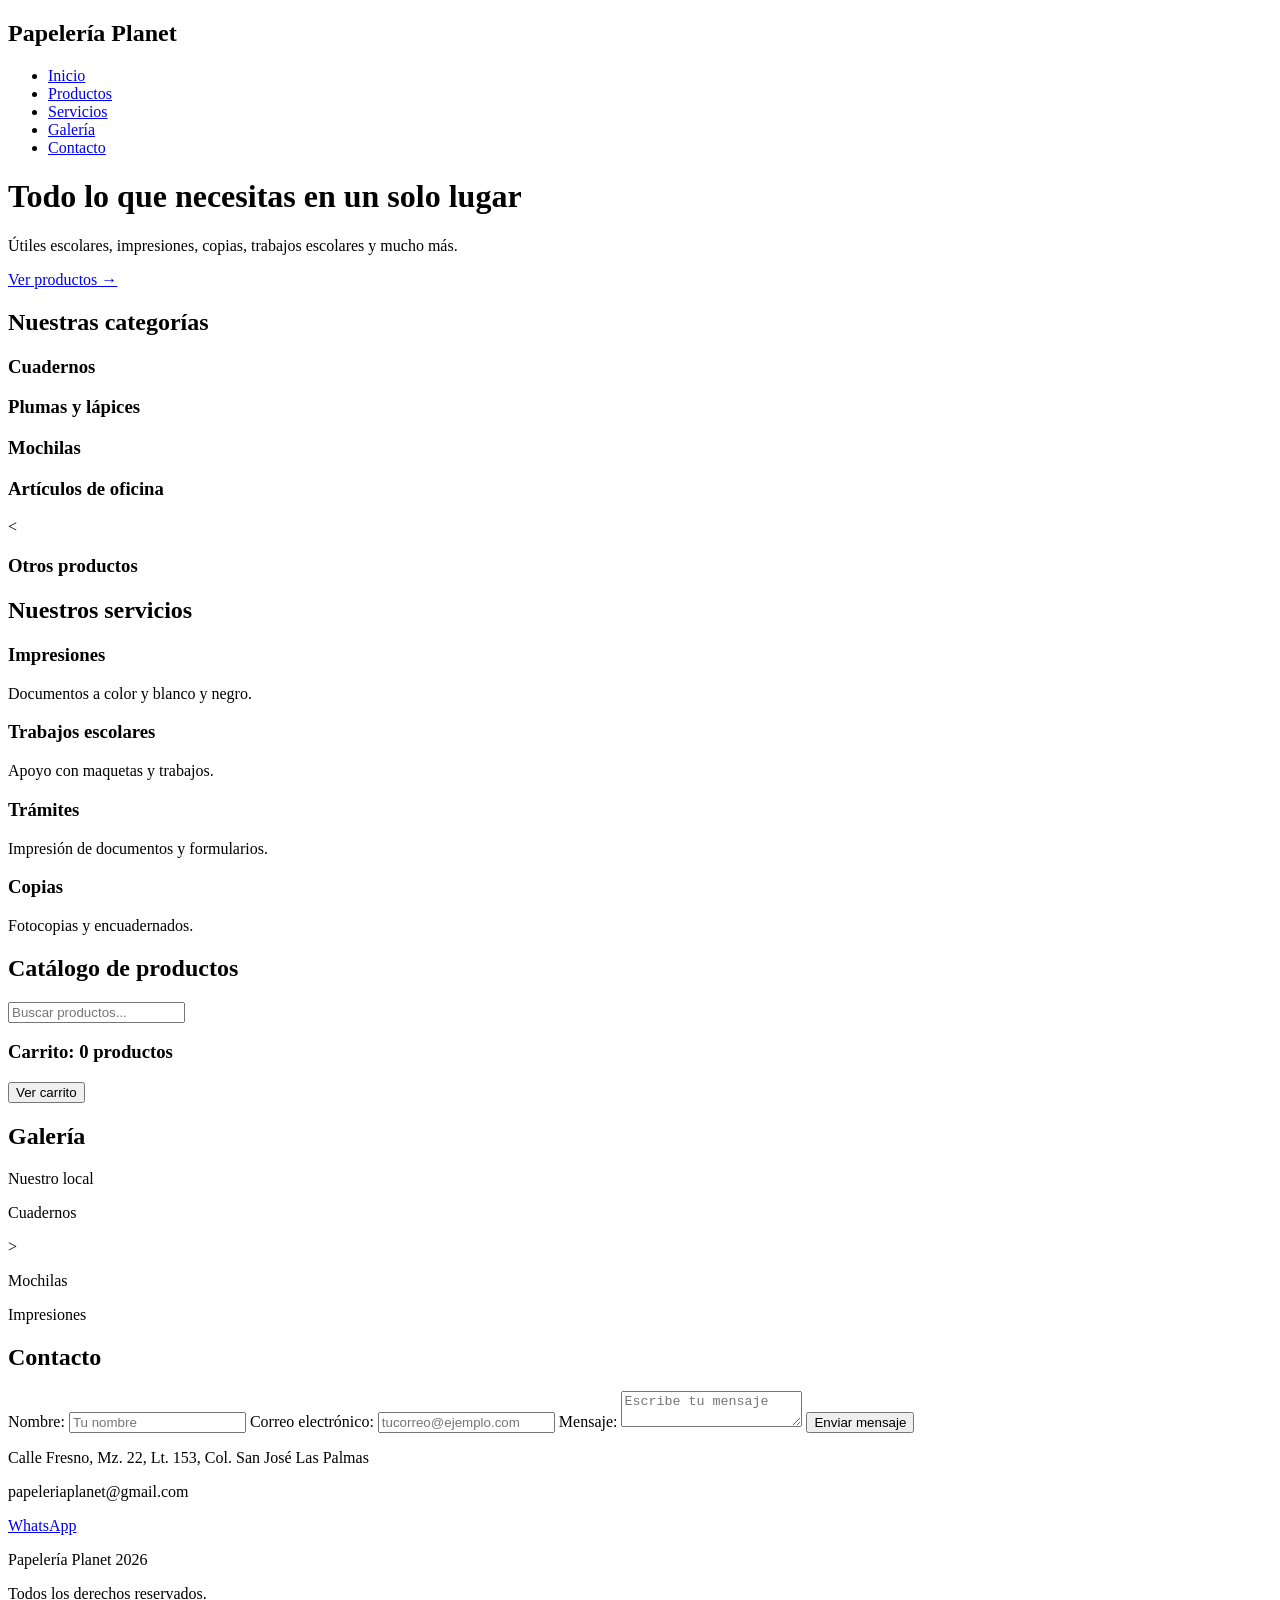
==== papeleria.html @ f87f3565 "encabezado" ====
<!DOCTYPE html>
<html lang="es">
<head>
    <meta charset="UTF-8">
    <meta name="viewport" content="width=device-width, initial-scale=1.0">
    <title>Papelería Planet</title>

    <link rel="stylesheet" href="style.css">
</head>

<body id="inicio">

<header>
    <div class="contenedor">
        <h2> Papelería Planet</h2>

        <nav>
            <ul>
                <li><a href="#inicio">Inicio</a></li>
                <li><a href="#productos">Productos</a></li>
                <li><a href="#servicios">Servicios</a></li>
                <li><a href="#galeria">Galería</a></li>
                <li><a href="#contacto">Contacto</a></li>
            </ul>
        </nav>
    </div>
</header>

<main class="contenedor">

    <div class="hero">
        <h1>Todo lo que necesitas en un solo lugar</h1>
        <p>Útiles escolares, impresiones, copias, trabajos escolares y mucho más.</p>
        <a href="#productos" class="boton">Ver productos →</a>
    </div>

  
    <section>
        <h2>Nuestras categorías</h2>

        <div class="categorias">
            <div class="tarjeta rosa">
                
                <h3>Cuadernos</h3>
            </div>

            <div class="tarjeta azul">
                
                <h3>Plumas y lápices</h3>
            </div>

            <div class="tarjeta amarillo">
                
                <h3>Mochilas</h3>
            </div>

            <div class="tarjeta verde">
              
                <h3>Artículos de oficina</h3>
            </div>

            <div class="tarjeta purpura">
                <
                <h3>Otros productos</h3>
            </div>
        </div>
    </section>

  
    <section id="servicios">
        <h2>Nuestros servicios</h2>

        <div class="servicios">
            <div class="tarjeta azul">
               
                <h3>Impresiones</h3>
                <p>Documentos a color y blanco y negro.</p>
            </div>

            <div class="tarjeta purpura">
                
                <h3>Trabajos escolares</h3>
                <p>Apoyo con maquetas y trabajos.</p>
            </div>

            <div class="tarjeta verde">
               
                <h3>Trámites</h3>
                <p>Impresión de documentos y formularios.</p>
            </div>

            <div class="tarjeta amarillo">
                
                <h3>Copias</h3>
                <p>Fotocopias y encuadernados.</p>
            </div>
        </div>
    </section>

  
    <section id="productos">
        <h2>Catálogo de productos</h2>

        <input
            type="search"
            id="buscador"
            placeholder="Buscar productos..."
        >

        <div class="productos" id="listaProductos"></div>

        <h3 id="totalCarrito"> Carrito: 0 productos</h3>

        <button class="boton" onclick="verCarrito()">
            Ver carrito
        </button>
    </section>

   
    <section id="galeria">
        <h2>Galería</h2>

        <div class="galeria">
            <div class="tarjeta azul">
               
                <p>Nuestro local</p>
            </div>

            <div class="tarjeta rosa">
              
                <p>Cuadernos</p>
            </div>

            <div class="tarjeta amarillo">
               >
                <p>Mochilas</p>
            </div>

            <div class="tarjeta verde">
                
                <p>Impresiones</p>
            </div>
        </div>
    </section>

  
    <section id="contacto">
        <h2>Contacto</h2>

        <div class="tarjeta">
            <form id="formulario">

                <label for="nombre">Nombre:</label>
                <input
                    id="nombre"
                    required
                    placeholder="Tu nombre"
                >

                <label for="correo">Correo electrónico:</label>
                <input
                    id="correo"
                    type="email"
                    required
                    placeholder="tucorreo@ejemplo.com"
                >

                <label for="mensaje">Mensaje:</label>
                <textarea
                    id="mensaje"
                    required
                    placeholder="Escribe tu mensaje"
                ></textarea>

                <button class="boton" type="submit">
                    Enviar mensaje
                </button>

            </form>

            <p id="confirmacion"></p>

            <p> Calle Fresno, Mz. 22, Lt. 153, Col. San José Las Palmas</p>

            <p> papeleriaplanet@gmail.com</p>

            <a class="boton" href="https://wa.me/525512345678">
                WhatsApp
            </a>
        </div>
    </section>

</main>


<footer>
    <p> Papelería Planet  2026</p>
    <p>Todos los derechos reservados.</p>
</footer>

<script src="script.js"></script>

</body>
</html>
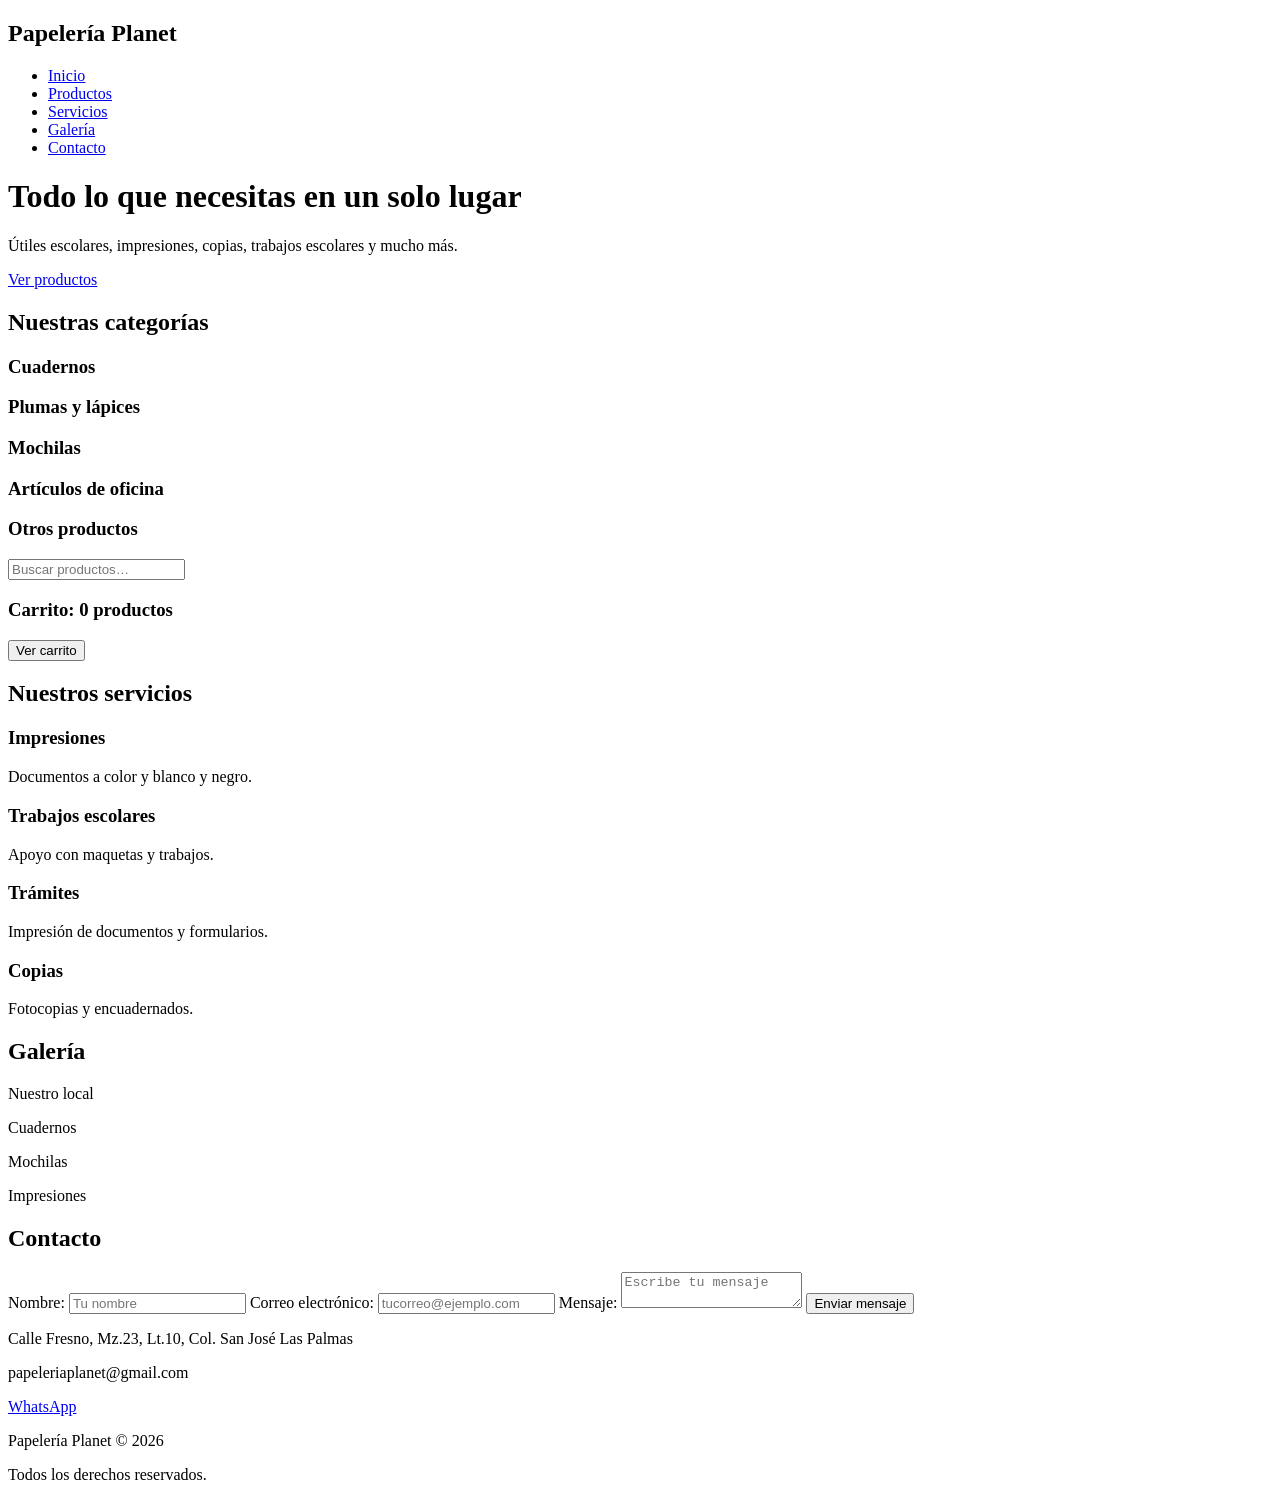
==== commit 98d7e8ff: "unir las secciones" ====
--- a/papeleria.html
+++ b/papeleria.html
@@ -2,203 +2,125 @@
 <html lang="es">
 <head>
     <meta charset="UTF-8">
-    <meta name="viewport" content="width=device-width, initial-scale=1.0">
+    <meta name="viewport" content="width=device-width, initial‑scale=1.0">
     <title>Papelería Planet</title>
-
     <link rel="stylesheet" href="style.css">
 </head>
+<body id="inicio">
+    <header>
+        <div class="contenedor">
+            <h2>Papelería Planet</h2>
+            <nav>
+                <ul>
+                    <li><a href="#inicio">Inicio</a></li>
+                    <li><a href="#productos">Productos</a></li>
+                    <li><a href="#servicios">Servicios</a></li>
+                    <li><a href="#galeria">Galería</a></li>
+                    <li><a href="#contacto">Contacto</a></li>
+                </ul>
+            </nav>
+        </div>
+    </header>
 
-<body id="inicio">
+    <main class="contenedor">
+        <div class="hero">
+            <h1>Todo lo que necesitas en un solo lugar</h1>
+            <p>Útiles escolares, impresiones, copias, trabajos escolares y mucho más.</p>
+            <a href="#productos" class="boton">Ver productos</a>
+        </div>
 
-<header>
-    <div class="contenedor">
-        <h2> Papelería Planet</h2>
+        <section id="productos">
+            <h2>Nuestras categorías</h2>
+            <div class="categorias">
+                <div class="tarjeta rosa">
+                    <h3>Cuadernos</h3>
+                </div>
+                <div class="tarjeta azul">
+                    <h3>Plumas y lápices</h3>
+                </div>
+                <div class="tarjeta amarillo">
+                    <h3>Mochilas</h3>
+                </div>
+                <div class="tarjeta">
+                    <h3>Artículos de oficina</h3>
+                </div>
+                <div class="tarjeta purpura">
+                    <h3>Otros productos</h3>
+                </div>
+            </div>
+            <input type="search" id="buscador" placeholder="Buscar productos…">
+            <div class="listaProductos"></div>
+            <h3 id="totalCarrito">Carrito: 0 productos</h3>
+            <button class="boton" onclick="verCarrito()">Ver carrito</button>
+        </section>
 
-        <nav>
-            <ul>
-                <li><a href="#inicio">Inicio</a></li>
-                <li><a href="#productos">Productos</a></li>
-                <li><a href="#servicios">Servicios</a></li>
-                <li><a href="#galeria">Galería</a></li>
-                <li><a href="#contacto">Contacto</a></li>
-            </ul>
-        </nav>
-    </div>
-</header>
+        <section id="servicios">
+            <h2>Nuestros servicios</h2>
+            <div class="servicios">
+                <div class="tarjeta azul">
+                    <h3>Impresiones</h3>
+                    <p>Documentos a color y blanco y negro.</p>
+                </div>
+                <div class="tarjeta purpura">
+                    <h3>Trabajos escolares</h3>
+                    <p>Apoyo con maquetas y trabajos.</p>
+                </div>
+                <div class="tarjeta">
+                    <h3>Trámites</h3>
+                    <p>Impresión de documentos y formularios.</p>
+                </div>
+                <div class="tarjeta amarillo">
+                    <h3>Copias</h3>
+                    <p>Fotocopias y encuadernados.</p>
+                </div>
+            </div>
+        </section>
 
-<main class="contenedor">
+        <section id="galeria">
+            <h2>Galería</h2>
+            <div class="galeria">
+                <div class="tarjeta azul">
+                    <p>Nuestro local</p>
+                </div>
+                <div class="tarjeta rosa">
+                    <p>Cuadernos</p>
+                </div>
+                <div class="tarjeta amarillo">
+                    <p>Mochilas</p>
+                </div>
+                <div class="tarjeta">
+                    <p>Impresiones</p>
+                </div>
+            </div>
+        </section>
 
-    <div class="hero">
-        <h1>Todo lo que necesitas en un solo lugar</h1>
-        <p>Útiles escolares, impresiones, copias, trabajos escolares y mucho más.</p>
-        <a href="#productos" class="boton">Ver productos →</a>
-    </div>
+        <section id="contacto">
+            <h2>Contacto</h2>
+            <div class="tarjeta">
+                <form id="formulario">
+                    <label for="nombre">Nombre:</label>
+                    <input id="nombre" type="text" required placeholder="Tu nombre">
 
-  
-    <section>
-        <h2>Nuestras categorías</h2>
+                    <label for="correo">Correo electrónico:</label>
+                    <input id="correo" type="email" required placeholder="tucorreo@ejemplo.com">
 
-        <div class="categorias">
-            <div class="tarjeta rosa">
-                
-                <h3>Cuadernos</h3>
+                    <label for="mensaje">Mensaje:</label>
+                    <textarea id="mensaje" required placeholder="Escribe tu mensaje"></textarea>
+
+                    <button class="boton" type="submit">Enviar mensaje</button>
+                </form>
+                <p id="confirmacion"></p>
+                <p>Calle Fresno, Mz.23, Lt.10, Col. San José Las Palmas</p>
+                <p>papeleriaplanet@gmail.com</p>
+                <a class="boton" href="https://wa.me/5215512345678">WhatsApp</a>
             </div>
+        </section>
+    </main>
 
-            <div class="tarjeta azul">
-                
-                <h3>Plumas y lápices</h3>
-            </div>
-
-            <div class="tarjeta amarillo">
-                
-                <h3>Mochilas</h3>
-            </div>
-
-            <div class="tarjeta verde">
-              
-                <h3>Artículos de oficina</h3>
-            </div>
-
-            <div class="tarjeta purpura">
-                <
-                <h3>Otros productos</h3>
-            </div>
-        </div>
-    </section>
-
-  
-    <section id="servicios">
-        <h2>Nuestros servicios</h2>
-
-        <div class="servicios">
-            <div class="tarjeta azul">
-               
-                <h3>Impresiones</h3>
-                <p>Documentos a color y blanco y negro.</p>
-            </div>
-
-            <div class="tarjeta purpura">
-                
-                <h3>Trabajos escolares</h3>
-                <p>Apoyo con maquetas y trabajos.</p>
-            </div>
-
-            <div class="tarjeta verde">
-               
-                <h3>Trámites</h3>
-                <p>Impresión de documentos y formularios.</p>
-            </div>
-
-            <div class="tarjeta amarillo">
-                
-                <h3>Copias</h3>
-                <p>Fotocopias y encuadernados.</p>
-            </div>
-        </div>
-    </section>
-
-  
-    <section id="productos">
-        <h2>Catálogo de productos</h2>
-
-        <input
-            type="search"
-            id="buscador"
-            placeholder="Buscar productos..."
-        >
-
-        <div class="productos" id="listaProductos"></div>
-
-        <h3 id="totalCarrito"> Carrito: 0 productos</h3>
-
-        <button class="boton" onclick="verCarrito()">
-            Ver carrito
-        </button>
-    </section>
-
-   
-    <section id="galeria">
-        <h2>Galería</h2>
-
-        <div class="galeria">
-            <div class="tarjeta azul">
-               
-                <p>Nuestro local</p>
-            </div>
-
-            <div class="tarjeta rosa">
-              
-                <p>Cuadernos</p>
-            </div>
-
-            <div class="tarjeta amarillo">
-               >
-                <p>Mochilas</p>
-            </div>
-
-            <div class="tarjeta verde">
-                
-                <p>Impresiones</p>
-            </div>
-        </div>
-    </section>
-
-  
-    <section id="contacto">
-        <h2>Contacto</h2>
-
-        <div class="tarjeta">
-            <form id="formulario">
-
-                <label for="nombre">Nombre:</label>
-                <input
-                    id="nombre"
-                    required
-                    placeholder="Tu nombre"
-                >
-
-                <label for="correo">Correo electrónico:</label>
-                <input
-                    id="correo"
-                    type="email"
-                    required
-                    placeholder="tucorreo@ejemplo.com"
-                >
-
-                <label for="mensaje">Mensaje:</label>
-                <textarea
-                    id="mensaje"
-                    required
-                    placeholder="Escribe tu mensaje"
-                ></textarea>
-
-                <button class="boton" type="submit">
-                    Enviar mensaje
-                </button>
-
-            </form>
-
-            <p id="confirmacion"></p>
-
-            <p> Calle Fresno, Mz. 22, Lt. 153, Col. San José Las Palmas</p>
-
-            <p> papeleriaplanet@gmail.com</p>
-
-            <a class="boton" href="https://wa.me/525512345678">
-                WhatsApp
-            </a>
-        </div>
-    </section>
-
-</main>
-
-
-<footer>
-    <p> Papelería Planet  2026</p>
-    <p>Todos los derechos reservados.</p>
-</footer>
-
-<script src="script.js"></script>
-
+    <footer>
+        <p>Papelería Planet © 2026</p>
+        <p>Todos los derechos reservados.</p>
+    </footer>
+    <script src="script.js"></script>
 </body>
 </html>
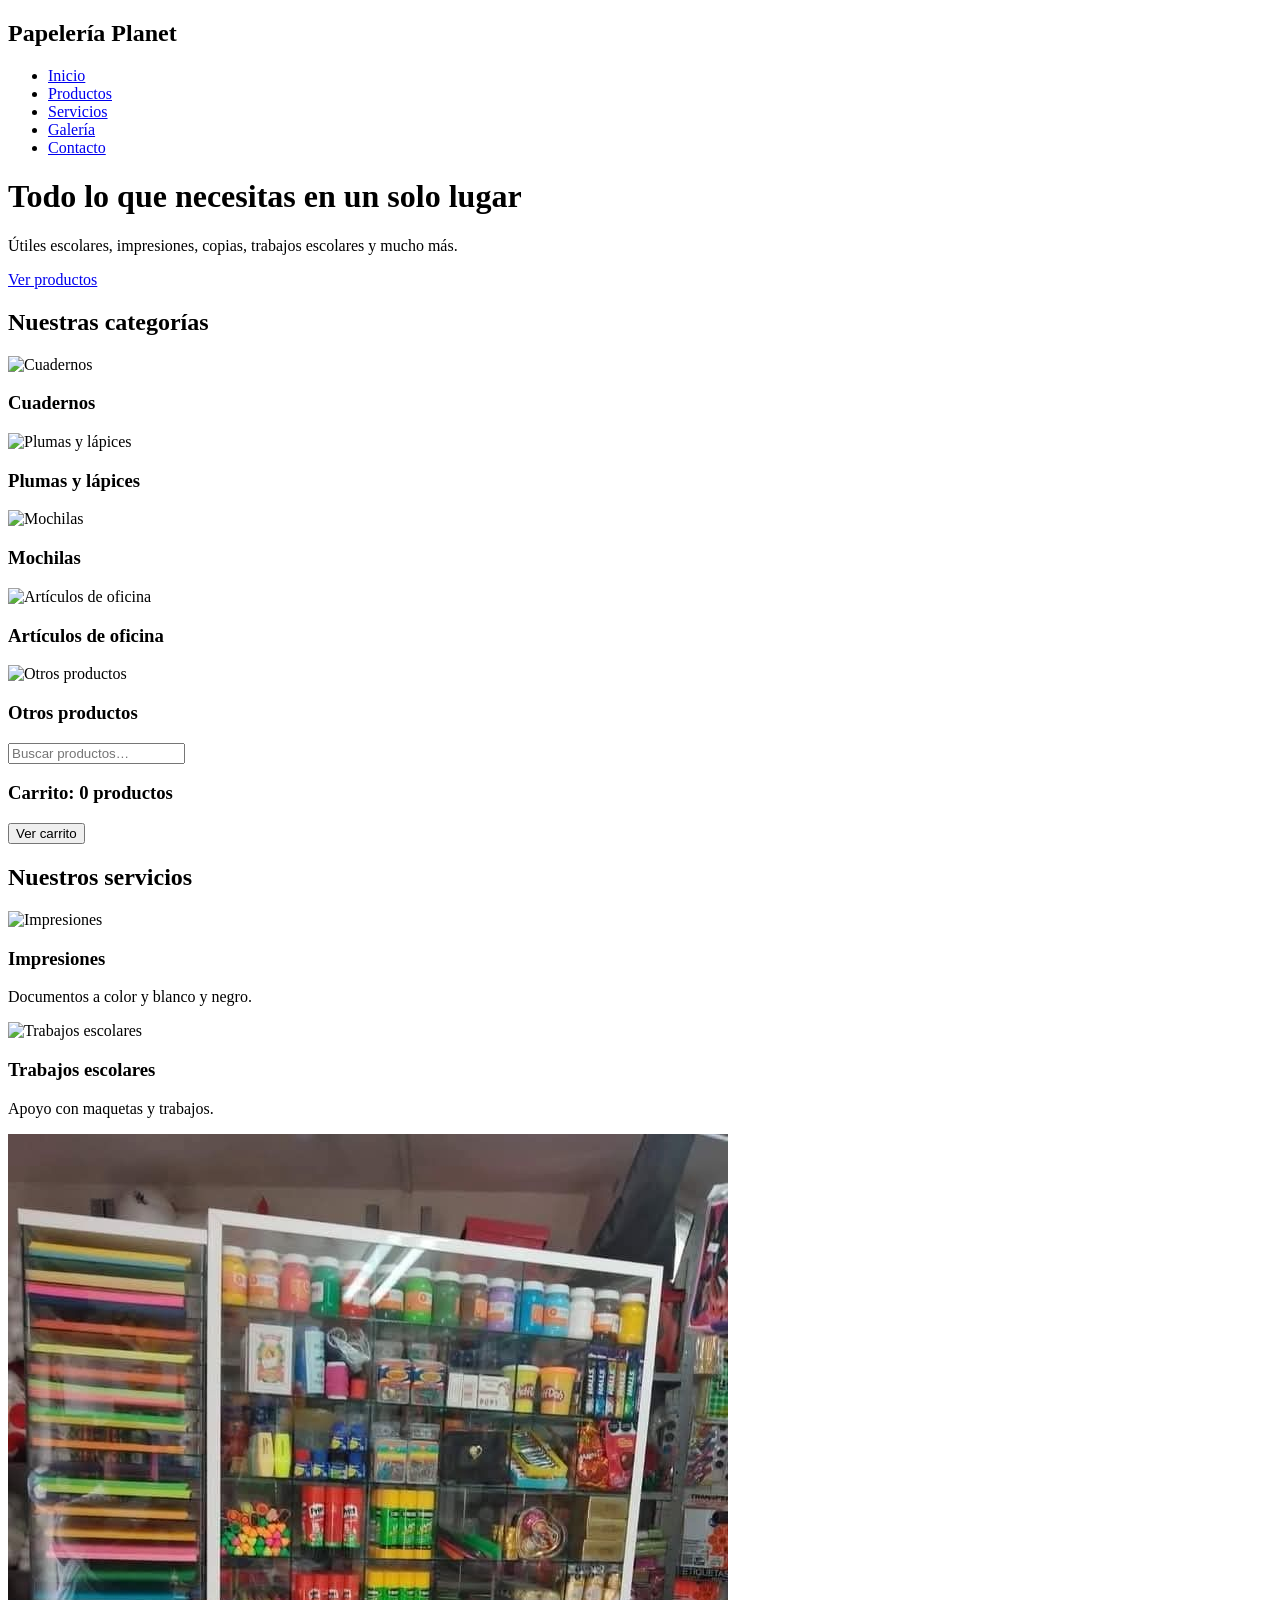
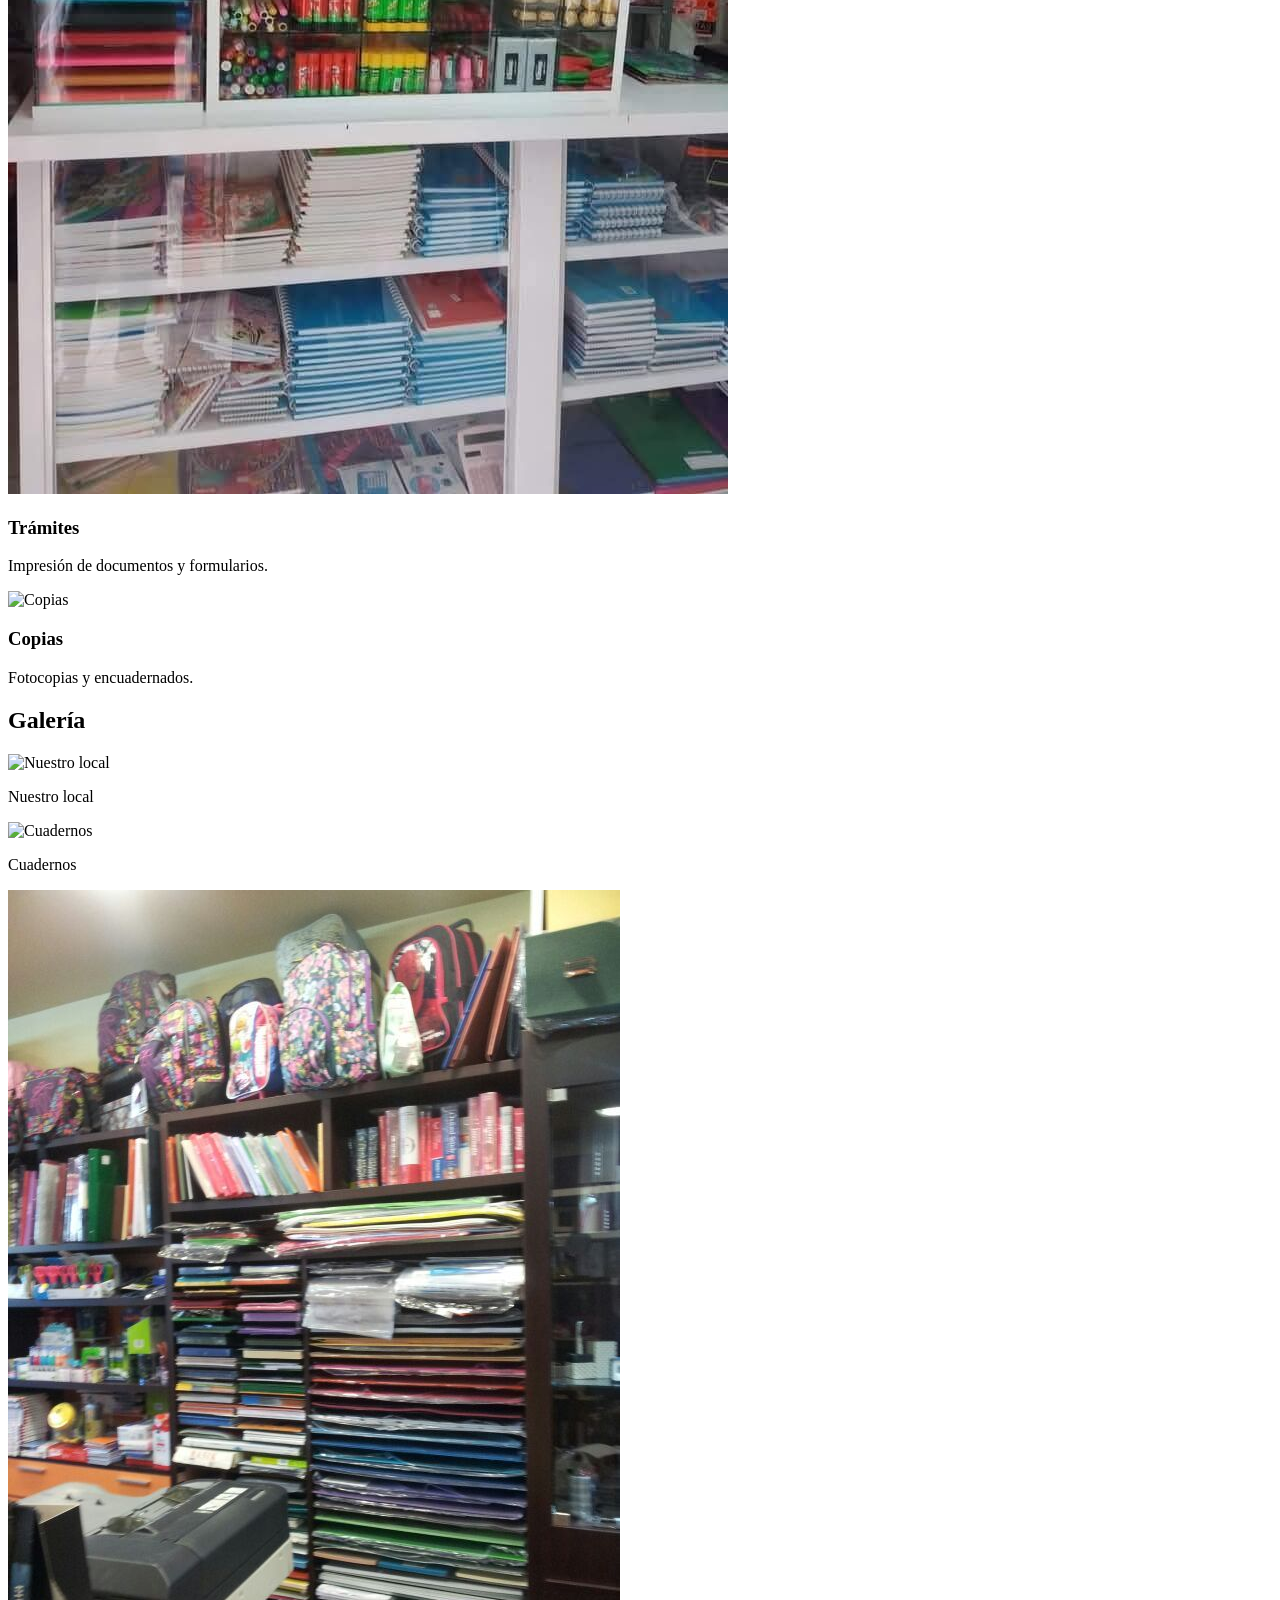
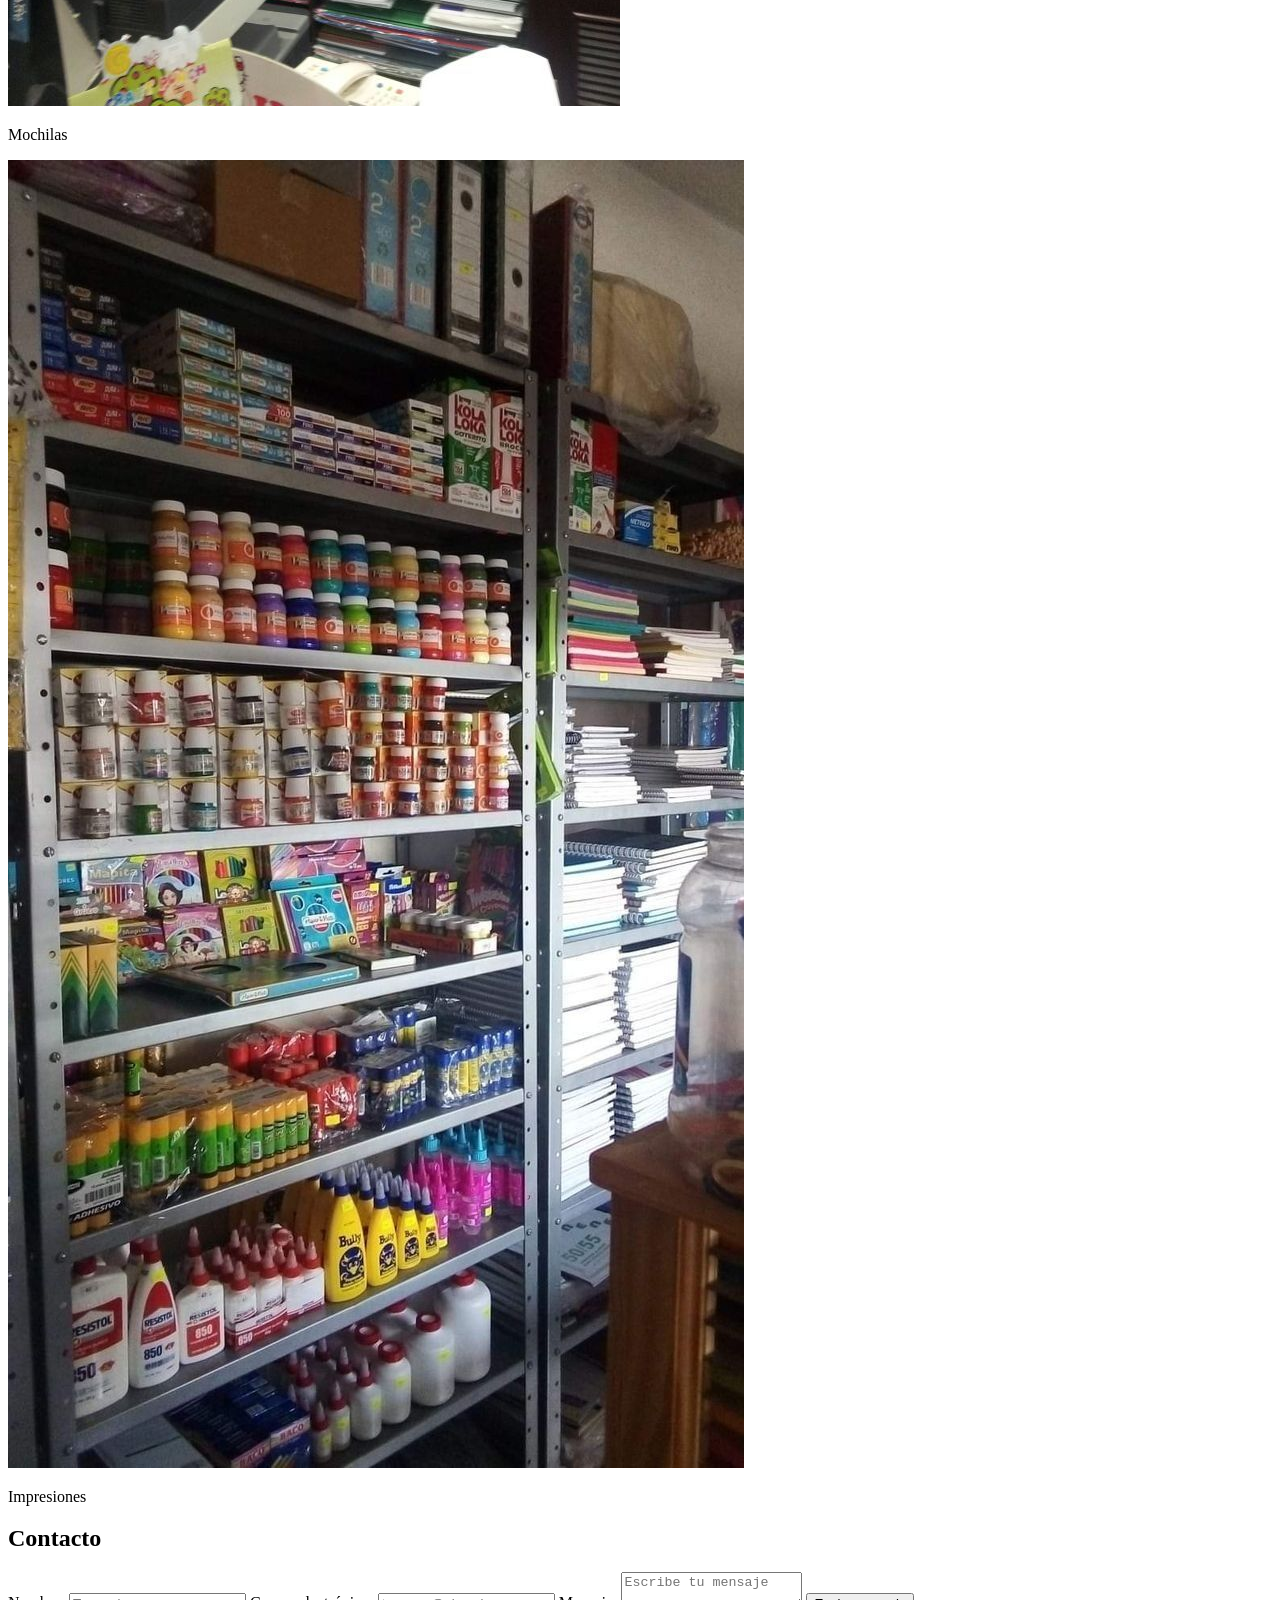
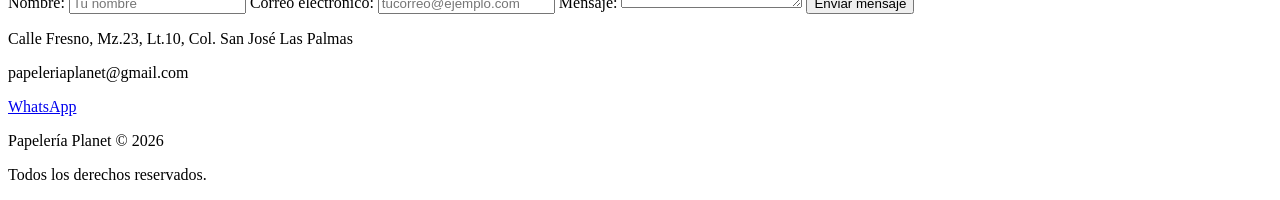
==== commit 64dcae6d: "agregar imagenes" ====
--- a/papeleria.html
+++ b/papeleria.html
@@ -33,18 +33,23 @@
             <h2>Nuestras categorías</h2>
             <div class="categorias">
                 <div class="tarjeta rosa">
+                    <img src="cuadernos.jpg" alt="Cuadernos">
                     <h3>Cuadernos</h3>
                 </div>
                 <div class="tarjeta azul">
+                    <img src="plumas.jpg" alt="Plumas y lápices">
                     <h3>Plumas y lápices</h3>
                 </div>
                 <div class="tarjeta amarillo">
+                    <img src="mochila.jpg" alt="Mochilas">
                     <h3>Mochilas</h3>
                 </div>
                 <div class="tarjeta">
+                    <img src="oficina.jpg" alt="Artículos de oficina">
                     <h3>Artículos de oficina</h3>
                 </div>
                 <div class="tarjeta purpura">
+                    <img src="otros.jpg" alt="Otros productos">
                     <h3>Otros productos</h3>
                 </div>
             </div>
@@ -58,18 +63,22 @@
             <h2>Nuestros servicios</h2>
             <div class="servicios">
                 <div class="tarjeta azul">
+                    <img src="impresion.jpg" alt="Impresiones">
                     <h3>Impresiones</h3>
                     <p>Documentos a color y blanco y negro.</p>
                 </div>
                 <div class="tarjeta purpura">
+                    <img src="trabajos.jpg" alt="Trabajos escolares">
                     <h3>Trabajos escolares</h3>
                     <p>Apoyo con maquetas y trabajos.</p>
                 </div>
                 <div class="tarjeta">
+                    <img src="papelería2.jpg" alt="Trámites">
                     <h3>Trámites</h3>
                     <p>Impresión de documentos y formularios.</p>
                 </div>
                 <div class="tarjeta amarillo">
+                    <img src="copias.jpg" alt="Copias">
                     <h3>Copias</h3>
                     <p>Fotocopias y encuadernados.</p>
                 </div>
@@ -80,15 +89,19 @@
             <h2>Galería</h2>
             <div class="galeria">
                 <div class="tarjeta azul">
+                    <img src="local.jpg" alt="Nuestro local">
                     <p>Nuestro local</p>
                 </div>
                 <div class="tarjeta rosa">
+                    <img src="cuadernos-gal.jpg" alt="Cuadernos">
                     <p>Cuadernos</p>
                 </div>
                 <div class="tarjeta amarillo">
+                    <img src="PAPELERÍA.jpg" alt="Mochilas">
                     <p>Mochilas</p>
                 </div>
                 <div class="tarjeta">
+                    <img src="papeleríass.jpg" alt="Impresiones">
                     <p>Impresiones</p>
                 </div>
             </div>
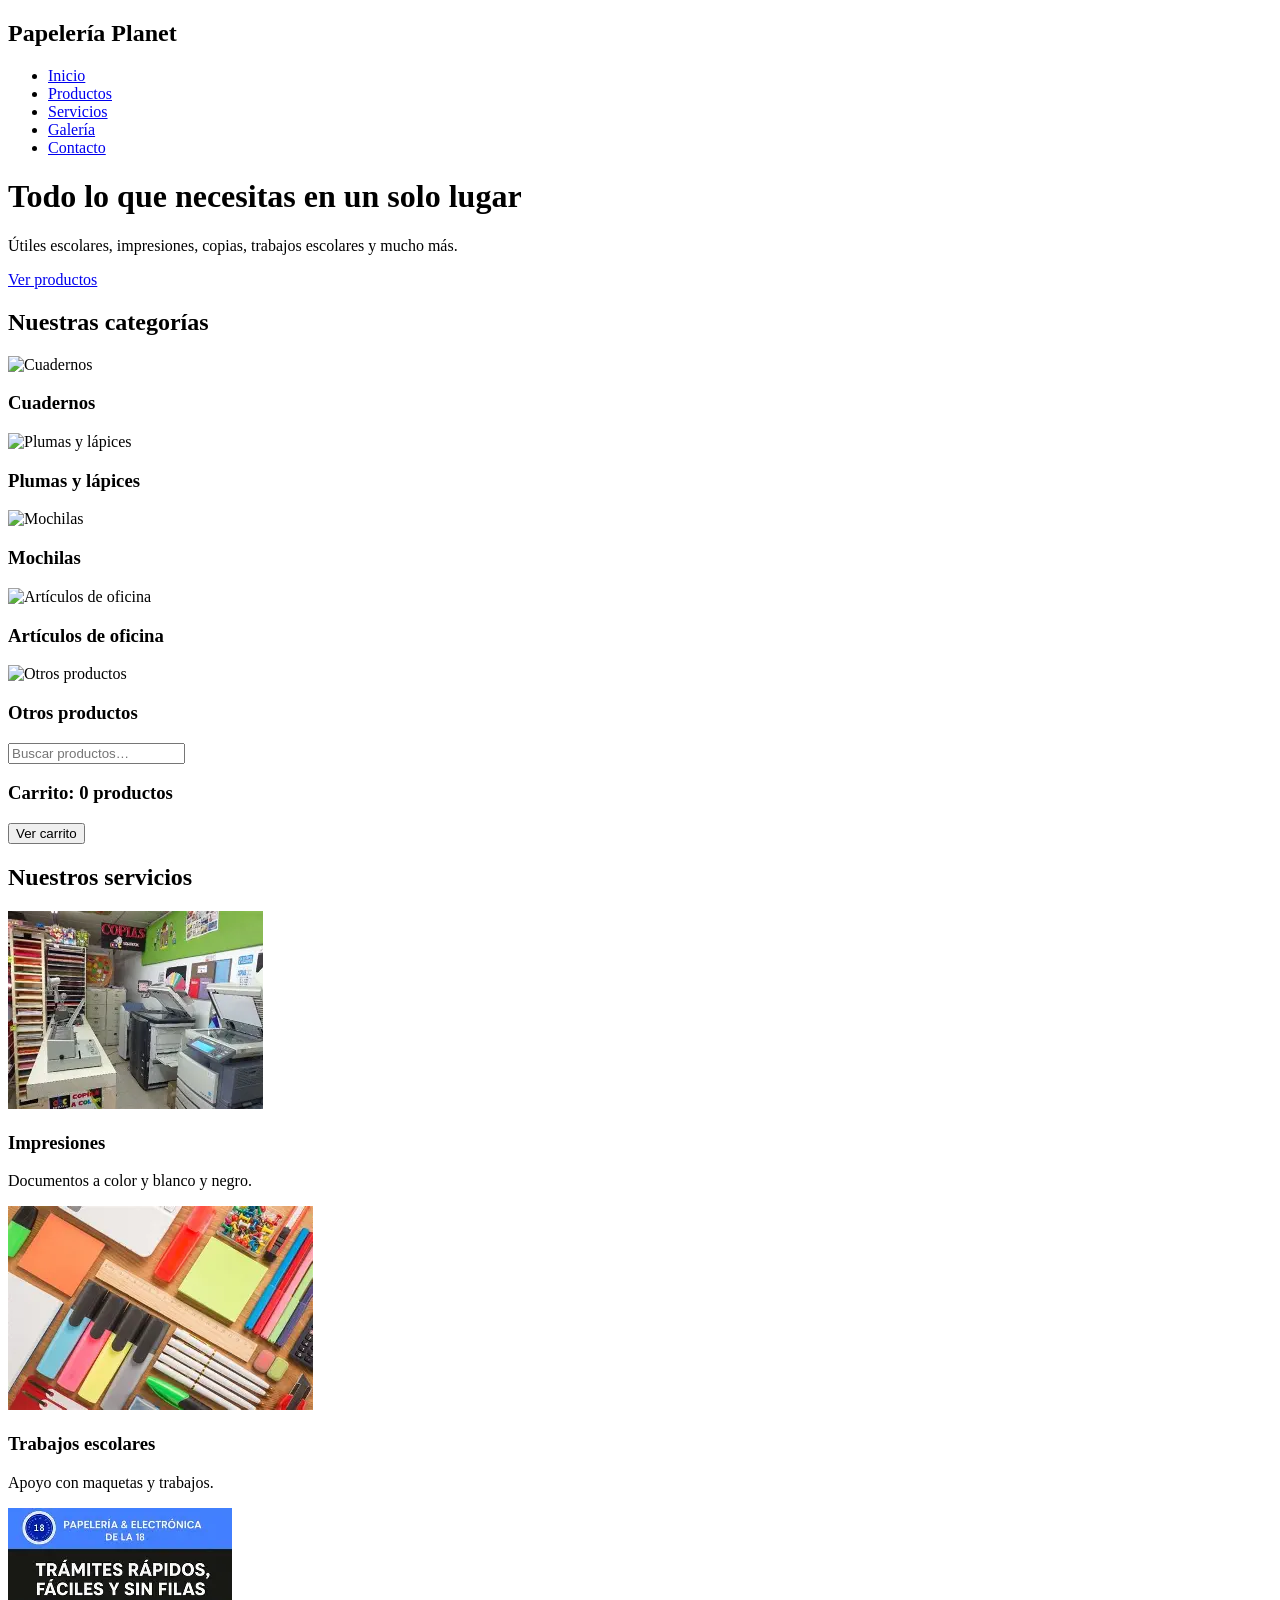
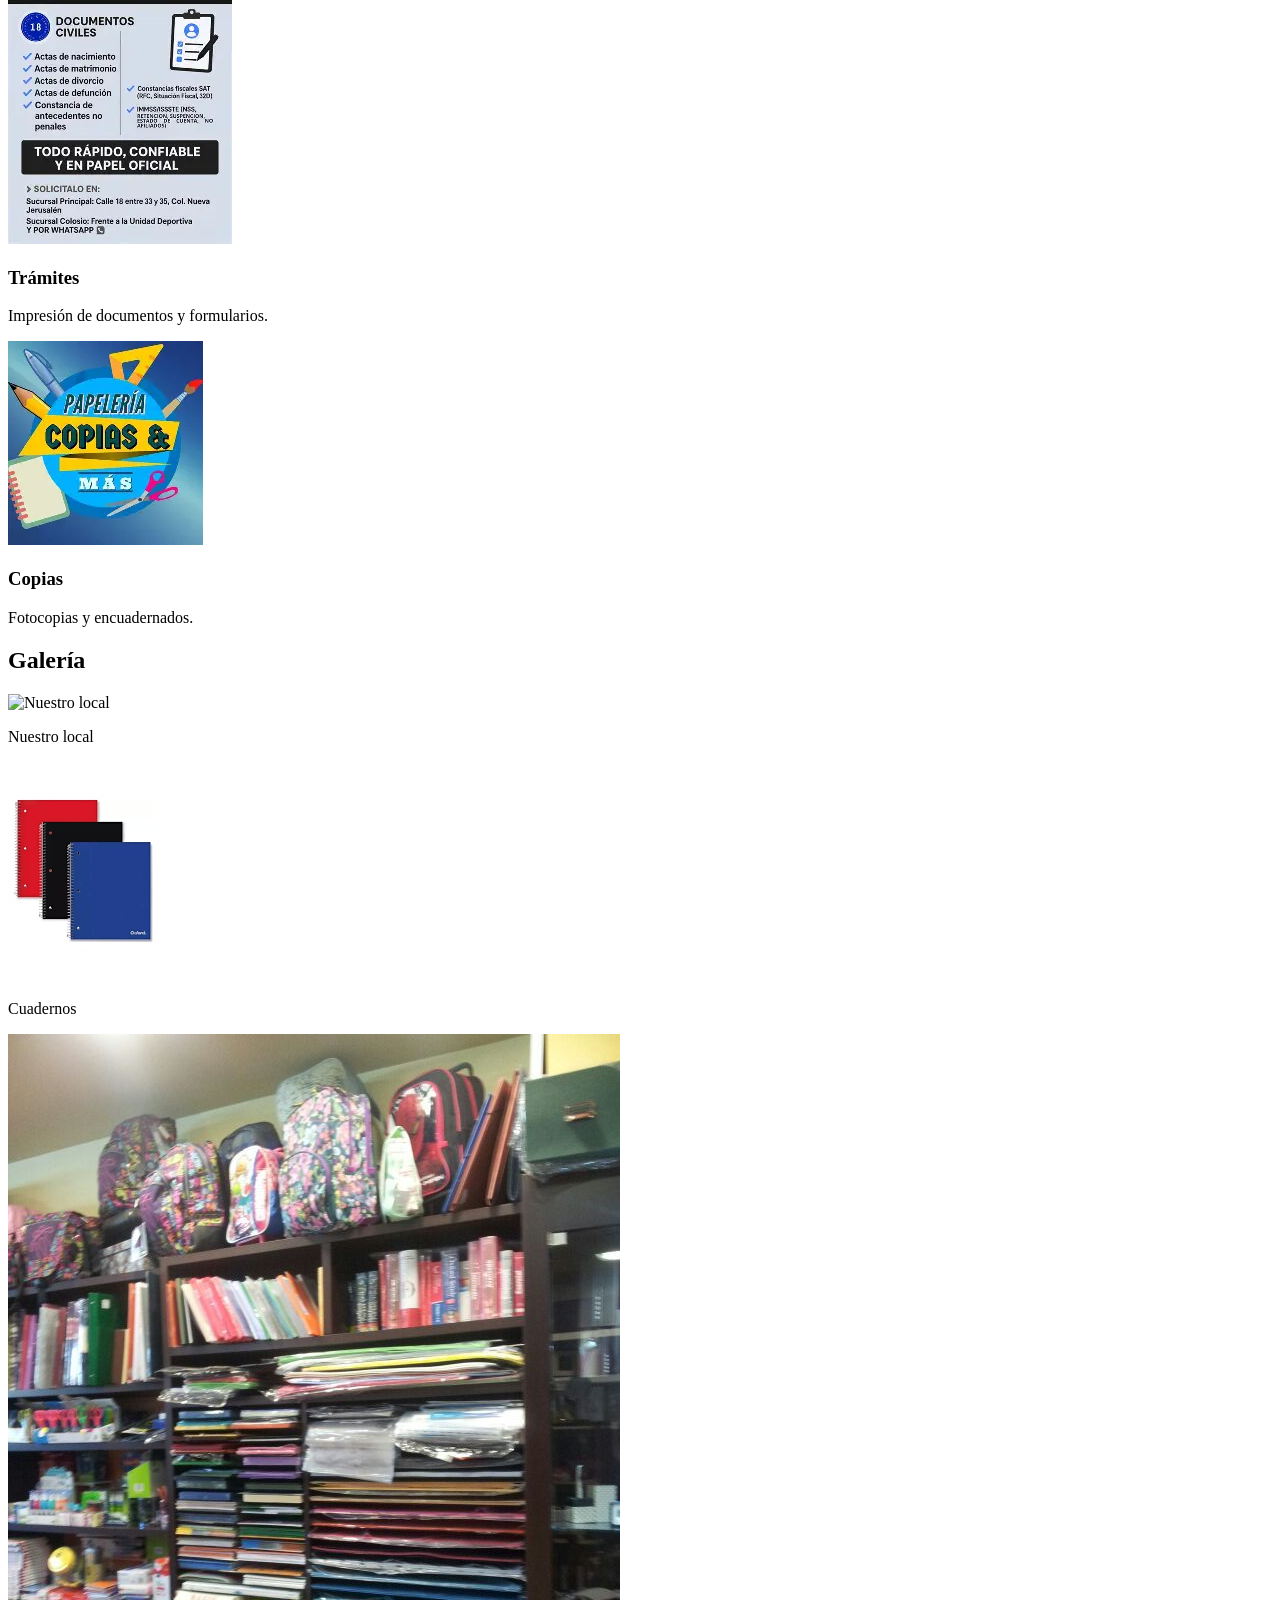
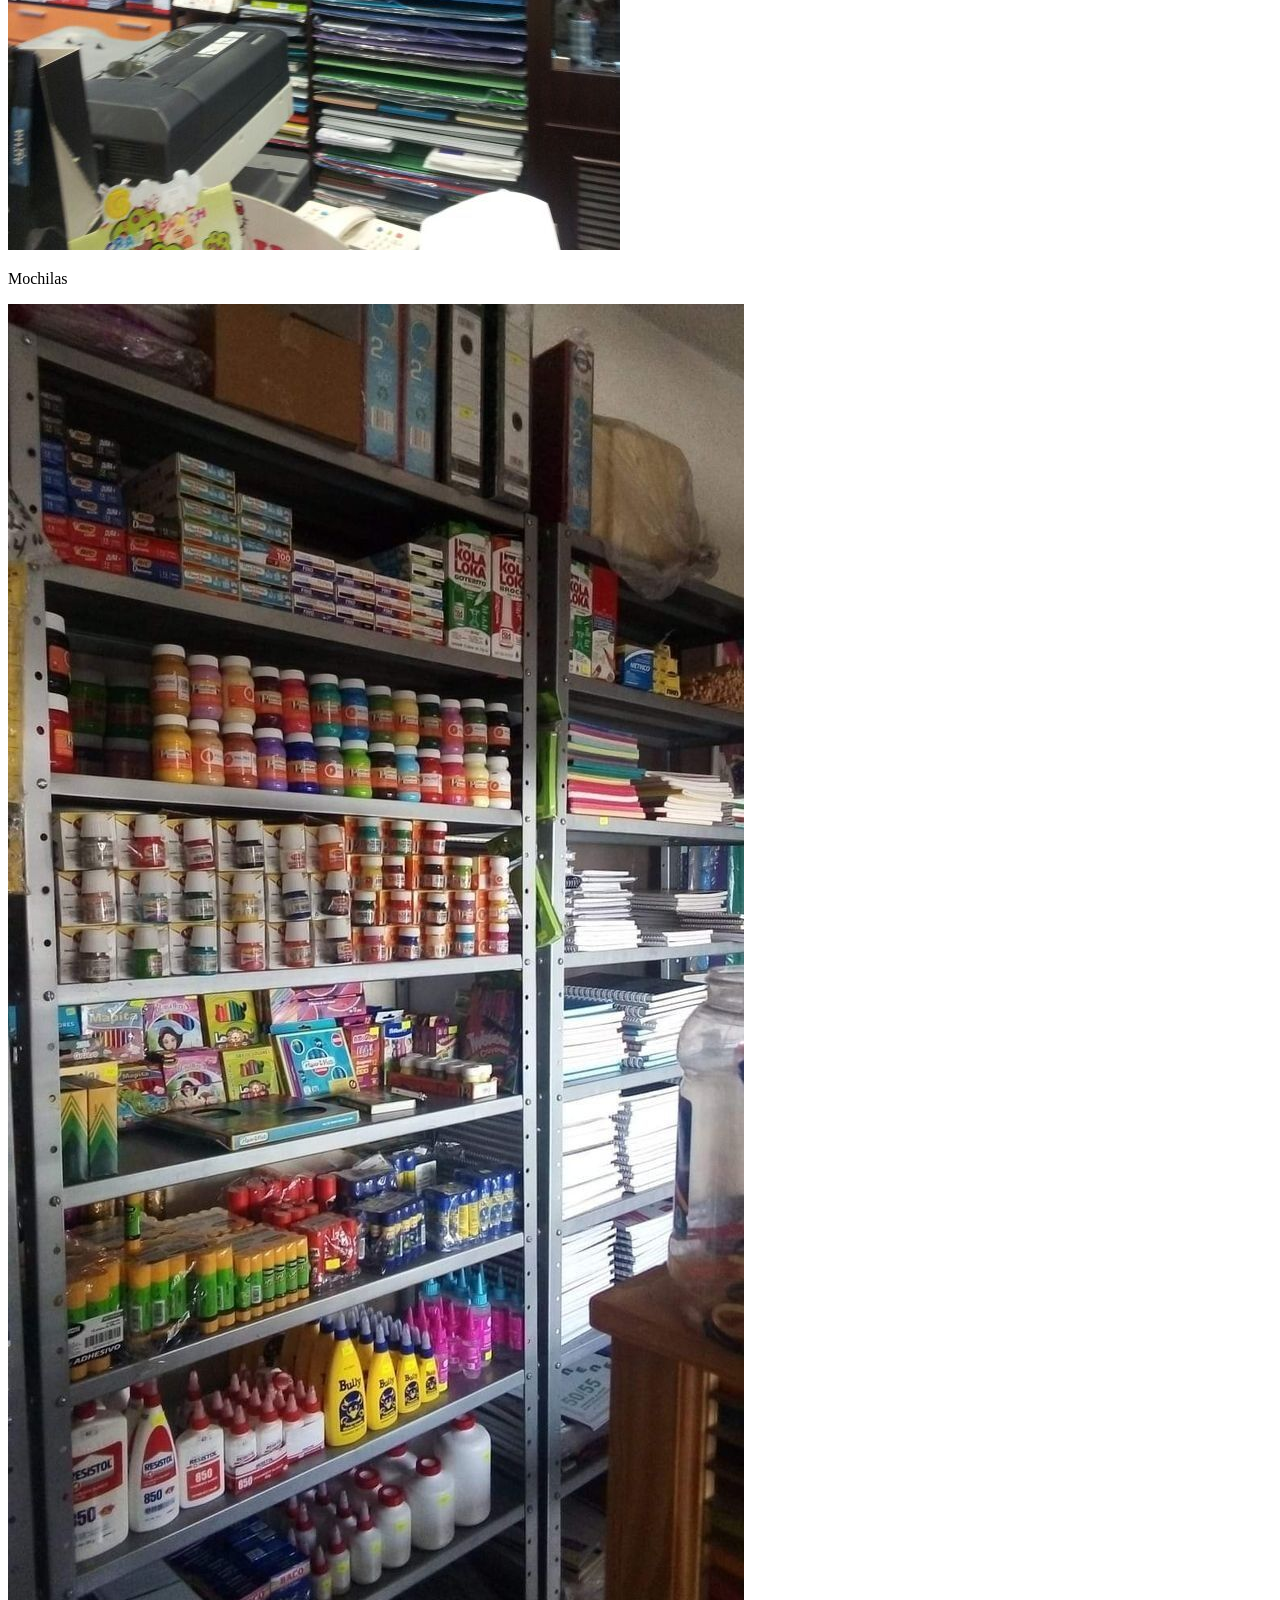
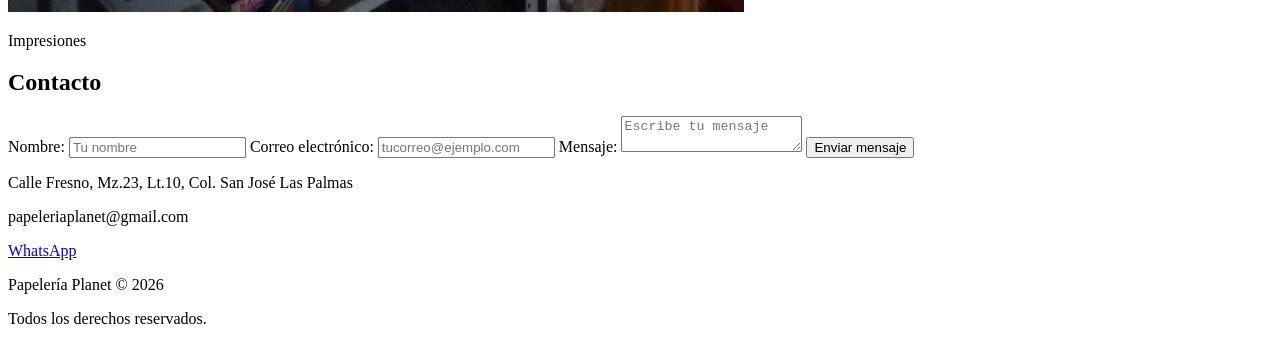
==== commit a7862b7d: "imagenes 2" ====
--- a/papeleria.html
+++ b/papeleria.html
@@ -63,22 +63,22 @@
             <h2>Nuestros servicios</h2>
             <div class="servicios">
                 <div class="tarjeta azul">
-                    <img src="impresion.jpg" alt="Impresiones">
+                    <img src="OIP.webp" alt="Impresiones">
                     <h3>Impresiones</h3>
                     <p>Documentos a color y blanco y negro.</p>
                 </div>
                 <div class="tarjeta purpura">
-                    <img src="trabajos.jpg" alt="Trabajos escolares">
+                    <img src="descargar trabajos.webp" alt="Trabajos escolares">
                     <h3>Trabajos escolares</h3>
                     <p>Apoyo con maquetas y trabajos.</p>
                 </div>
                 <div class="tarjeta">
-                    <img src="papelería2.jpg" alt="Trámites">
+                    <img src="OIP (1).webp" alt="Trámites">
                     <h3>Trámites</h3>
                     <p>Impresión de documentos y formularios.</p>
                 </div>
                 <div class="tarjeta amarillo">
-                    <img src="copias.jpg" alt="Copias">
+                    <img src="OIP (2) COPIAS.webp" alt="Copias">
                     <h3>Copias</h3>
                     <p>Fotocopias y encuadernados.</p>
                 </div>
@@ -93,7 +93,7 @@
                     <p>Nuestro local</p>
                 </div>
                 <div class="tarjeta rosa">
-                    <img src="cuadernos-gal.jpg" alt="Cuadernos">
+                    <img src="cuadernos.jfif" alt="Cuadernos">
                     <p>Cuadernos</p>
                 </div>
                 <div class="tarjeta amarillo">
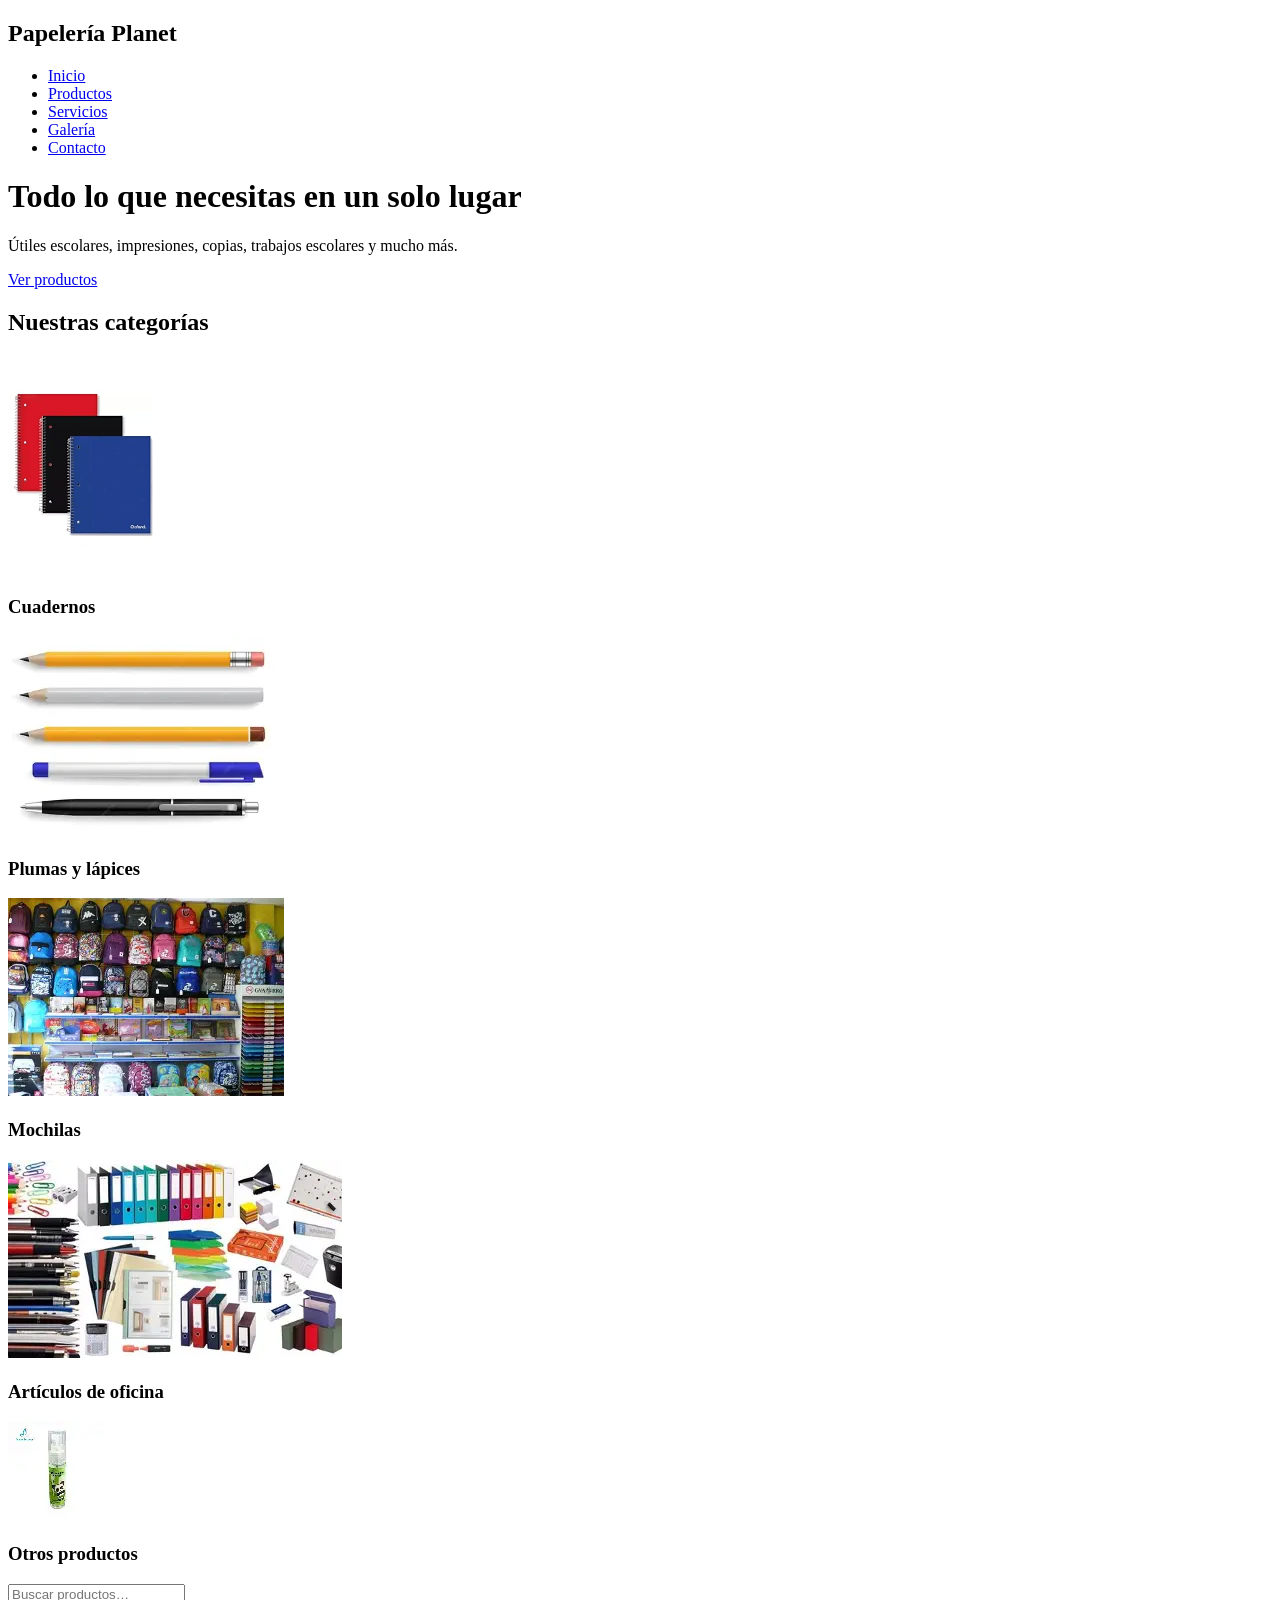
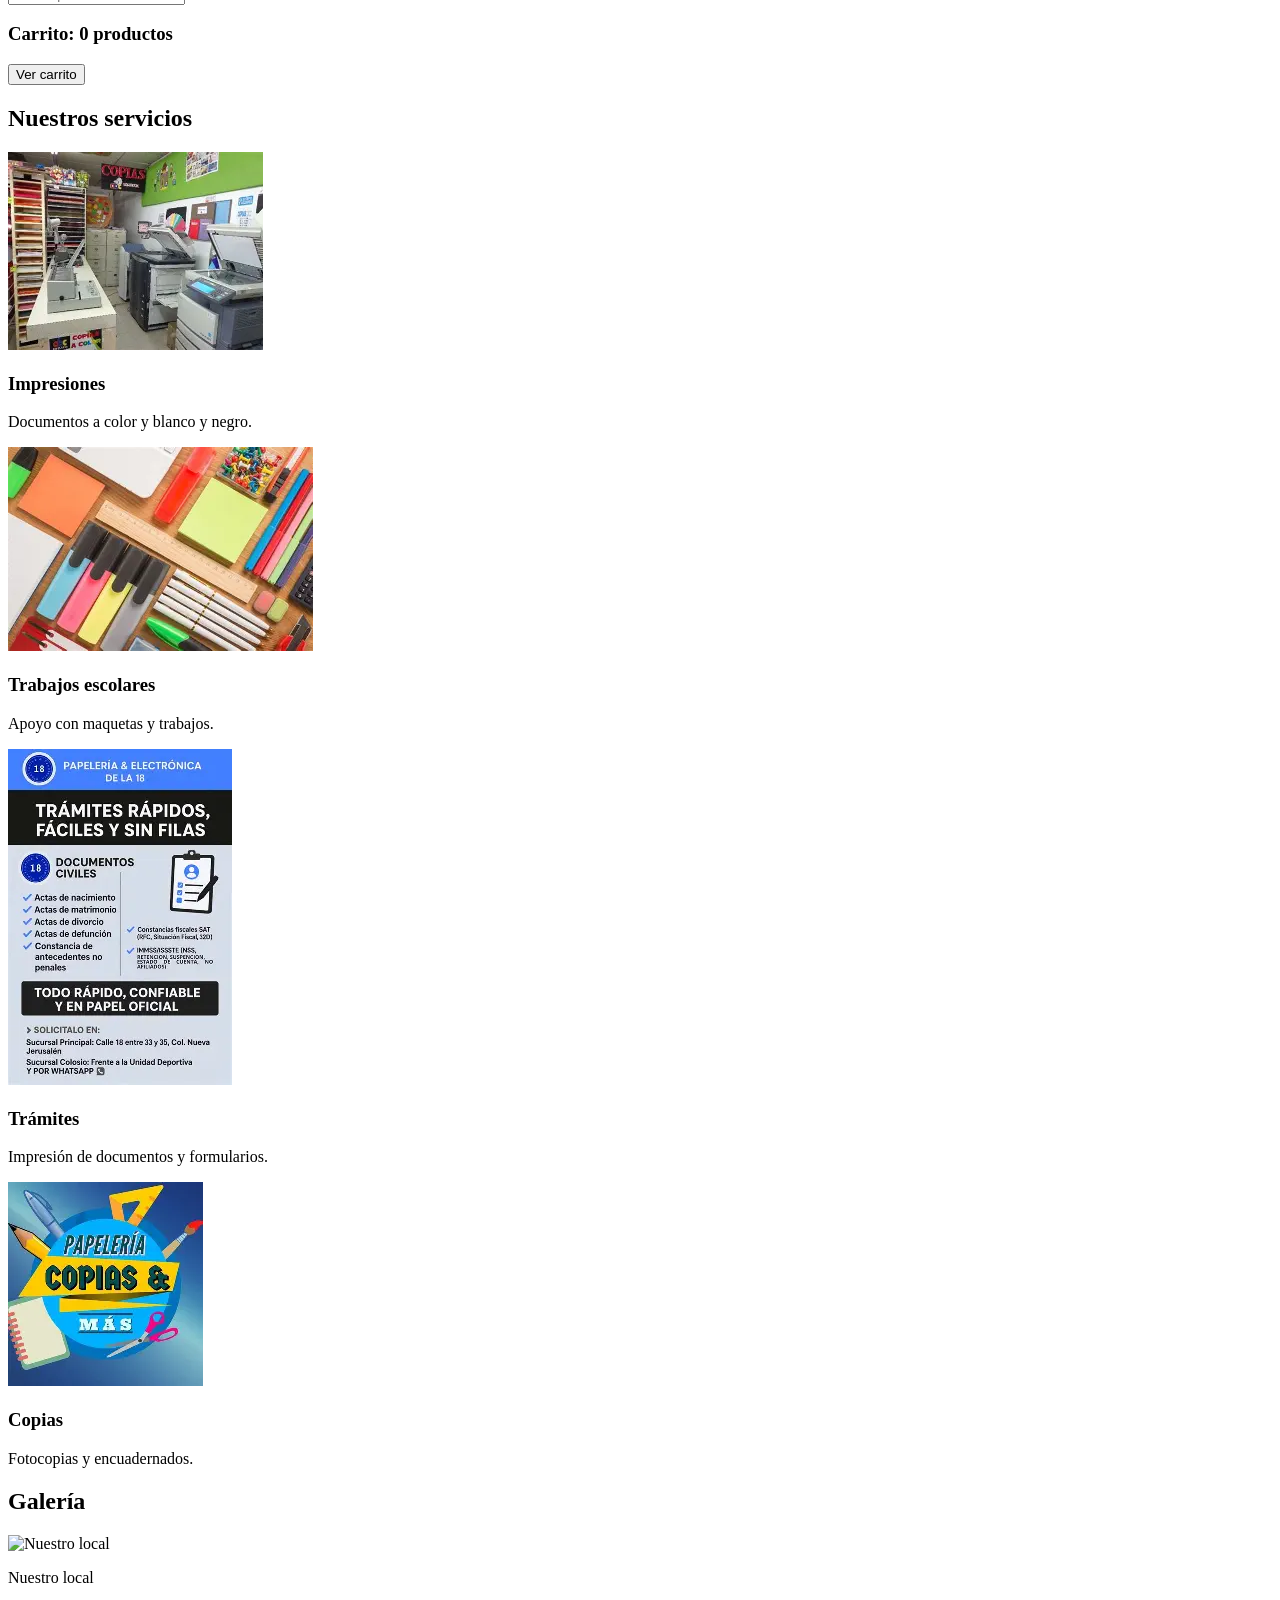
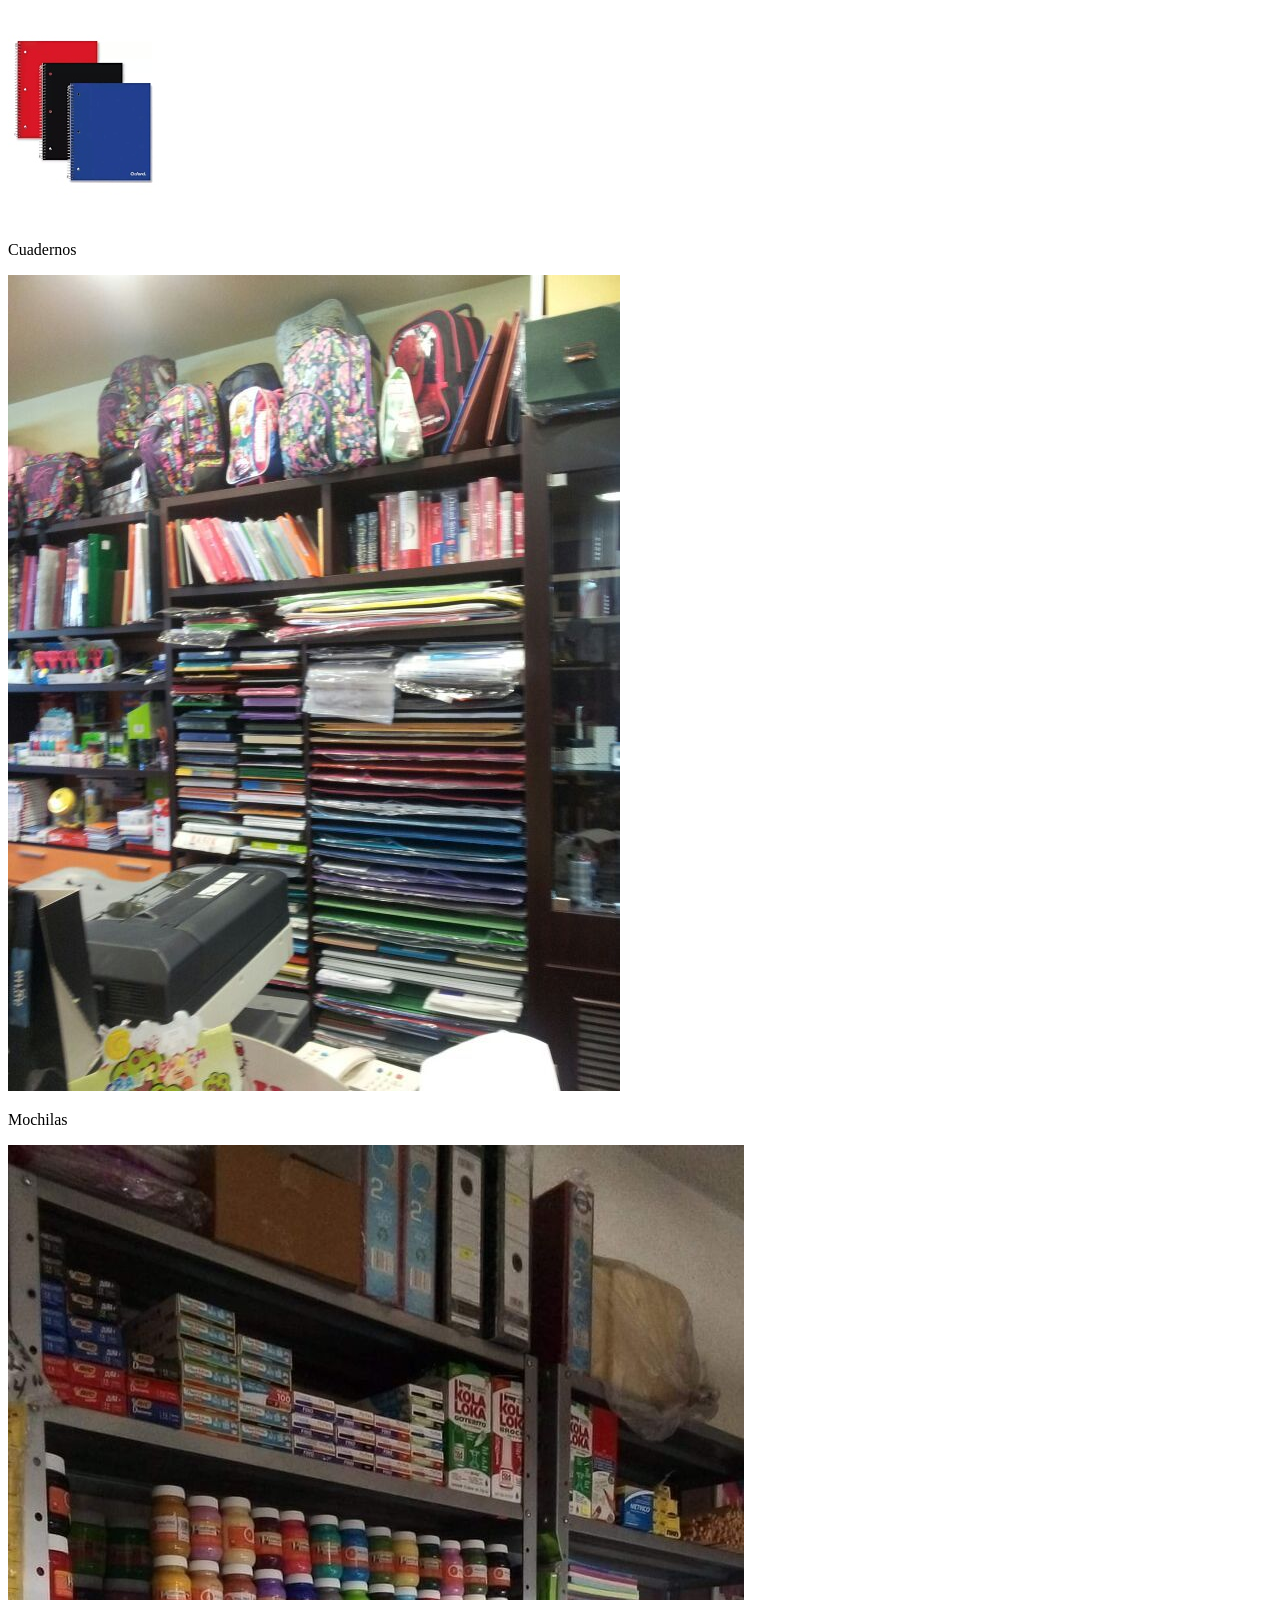
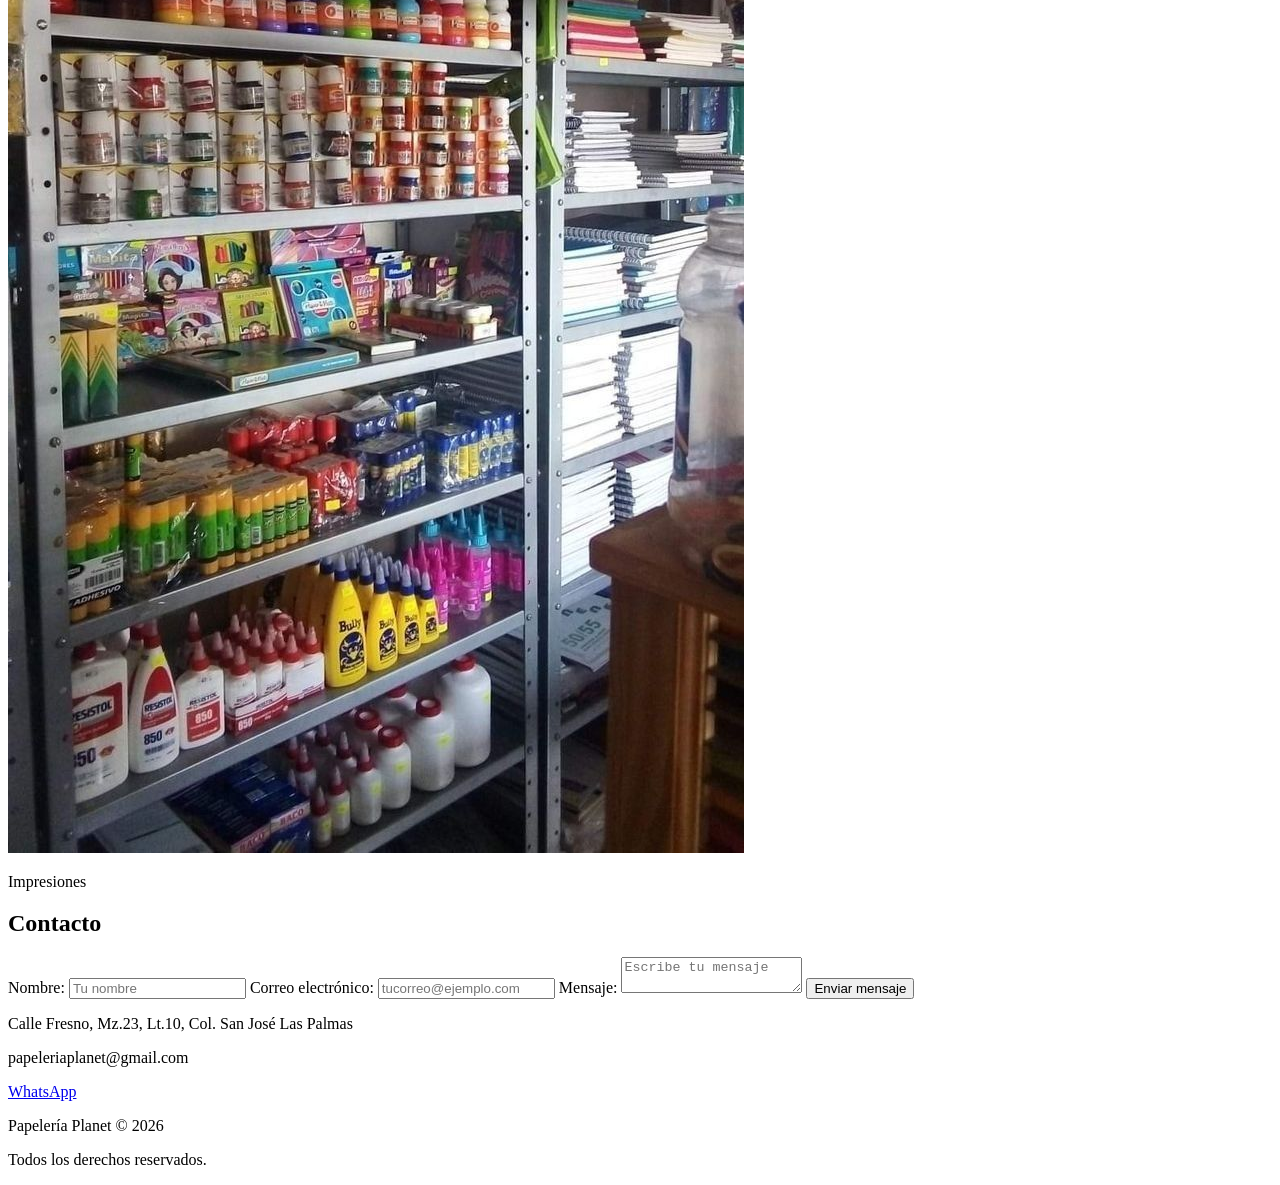
==== commit f6b78da7: "precio y artículos" ====
--- a/papeleria.html
+++ b/papeleria.html
@@ -33,23 +33,23 @@
             <h2>Nuestras categorías</h2>
             <div class="categorias">
                 <div class="tarjeta rosa">
-                    <img src="cuadernos.jpg" alt="Cuadernos">
+                    <img src="cuadernos.jfif" alt="Cuadernos">
                     <h3>Cuadernos</h3>
                 </div>
                 <div class="tarjeta azul">
-                    <img src="plumas.jpg" alt="Plumas y lápices">
+                    <img src="plumas y lápices.webp" alt="Plumas y lápices">
                     <h3>Plumas y lápices</h3>
                 </div>
                 <div class="tarjeta amarillo">
-                    <img src="mochila.jpg" alt="Mochilas">
+                    <img src="mochilas.webp" alt="Mochilas">
                     <h3>Mochilas</h3>
                 </div>
                 <div class="tarjeta">
-                    <img src="oficina.jpg" alt="Artículos de oficina">
+                    <img src="OFICINA.webp" alt="Artículos de oficina">
                     <h3>Artículos de oficina</h3>
                 </div>
                 <div class="tarjeta purpura">
-                    <img src="otros.jpg" alt="Otros productos">
+                    <img src="perfumería.webp" alt="Otros productos">
                     <h3>Otros productos</h3>
                 </div>
             </div>
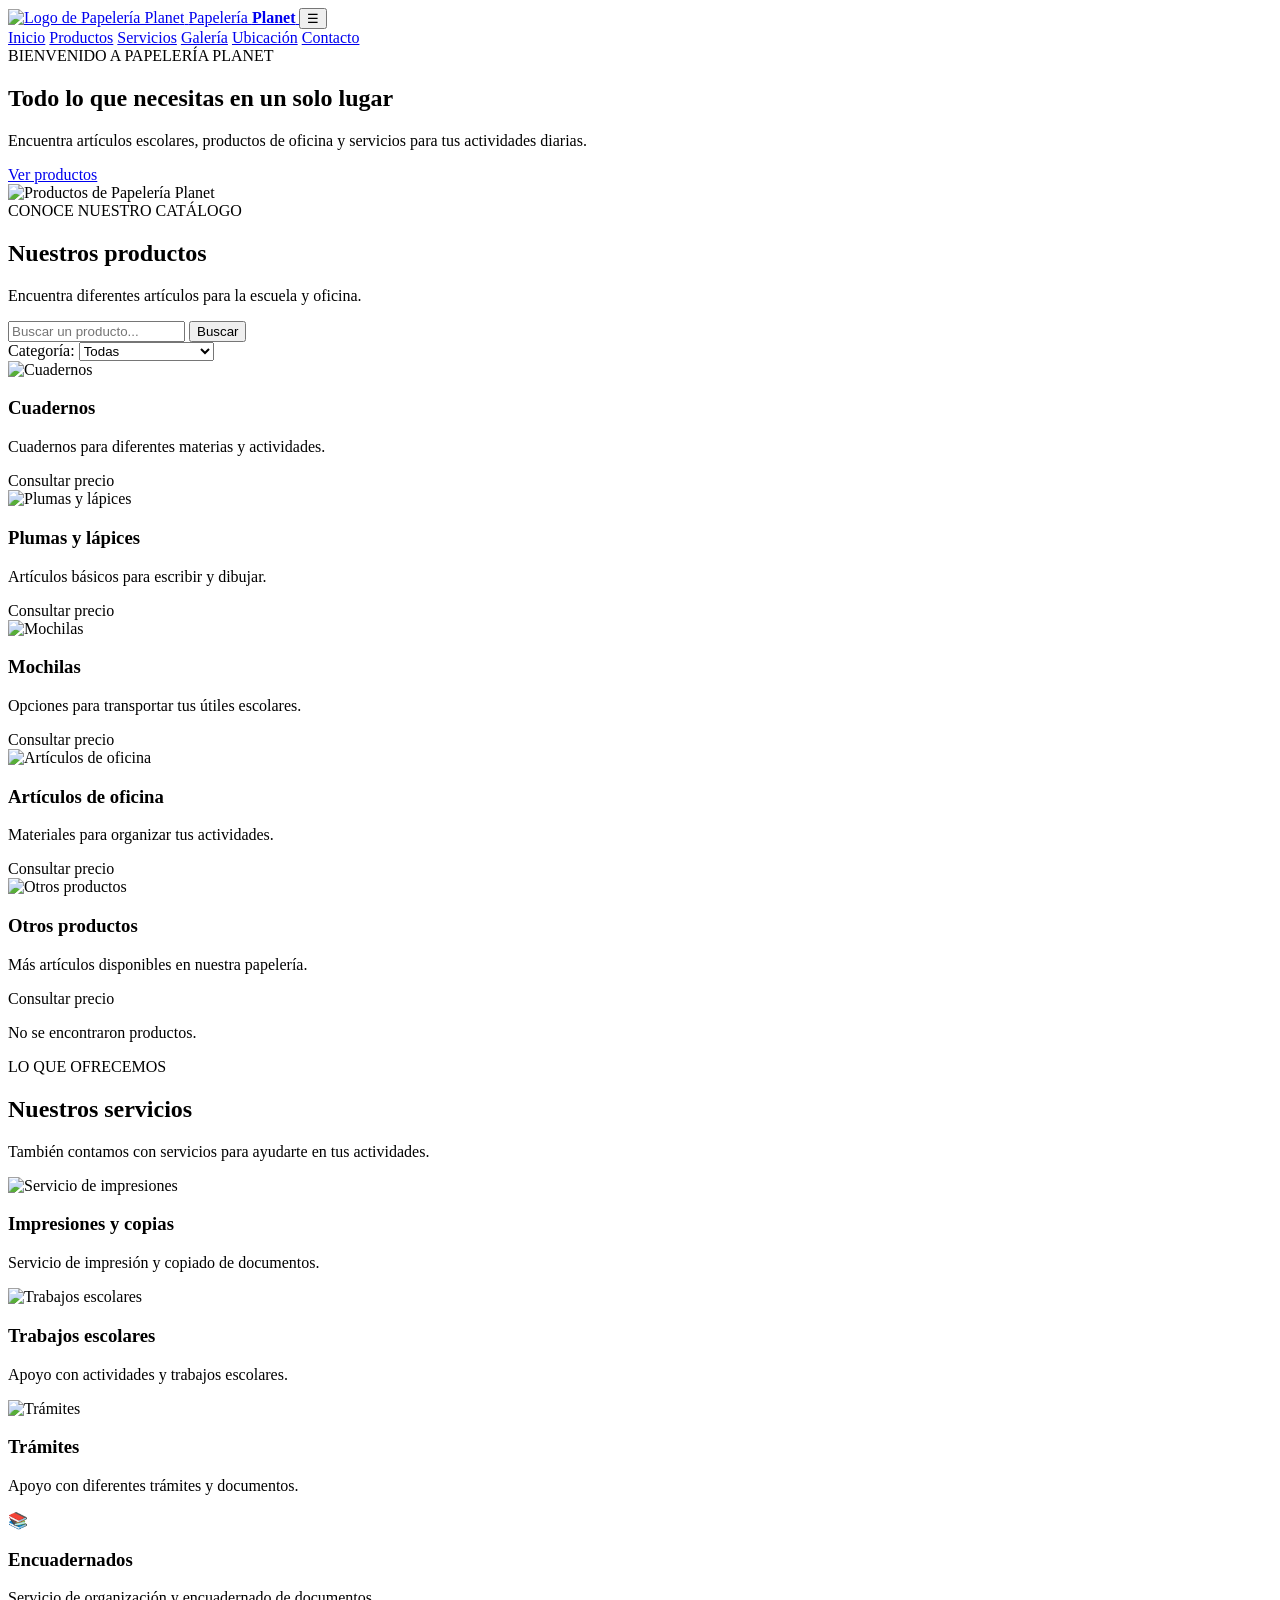
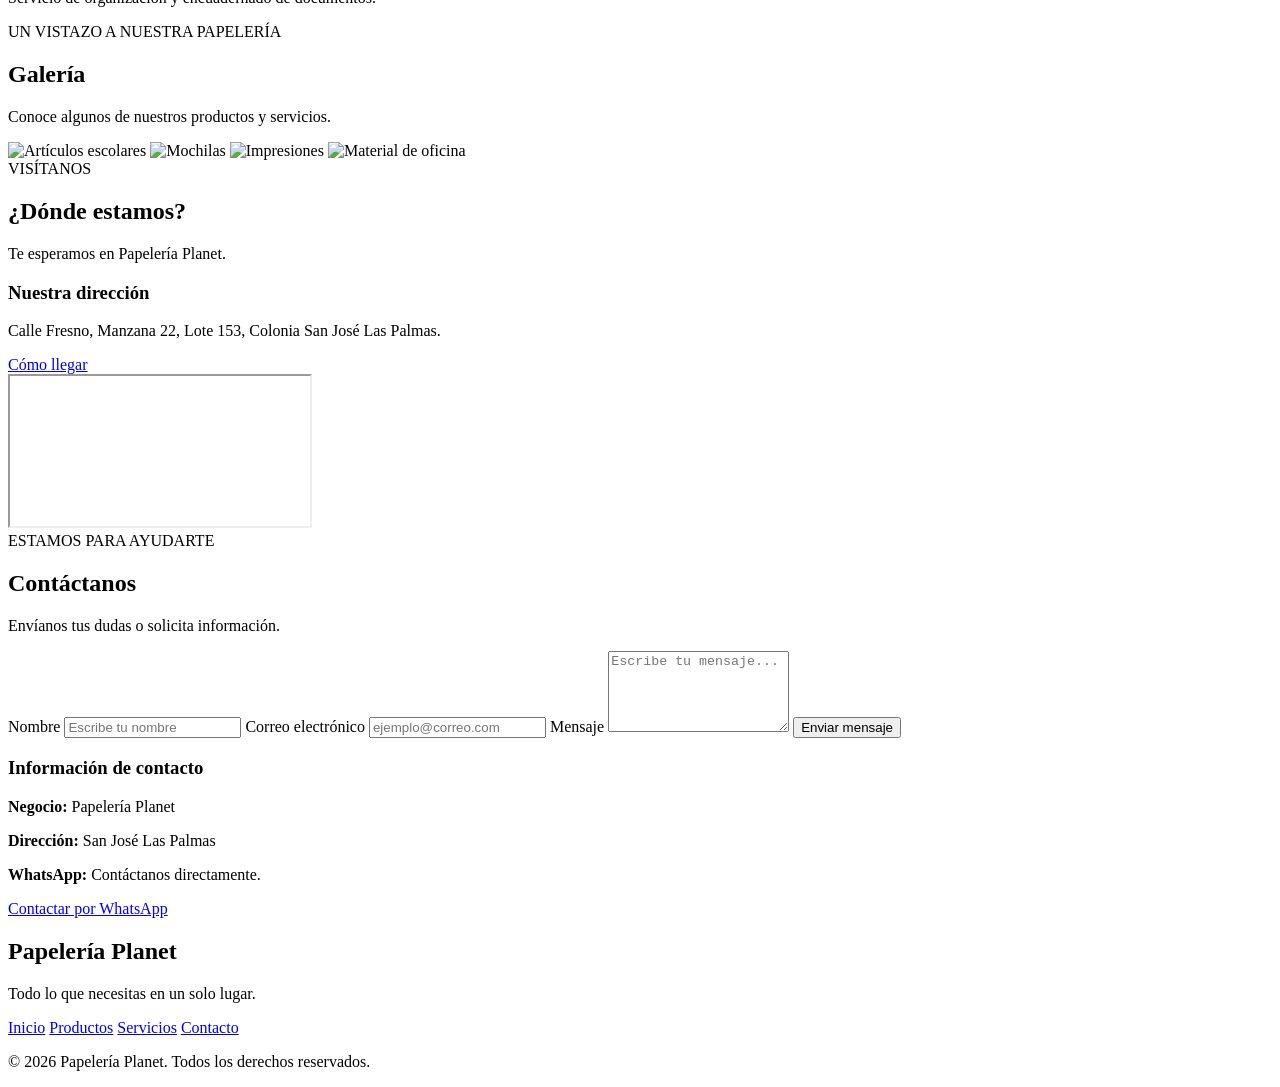
==== commit fe76afda: "ubicacion" ====
--- a/papeleria.html
+++ b/papeleria.html
@@ -2,138 +2,268 @@
 <html lang="es">
 <head>
     <meta charset="UTF-8">
-    <meta name="viewport" content="width=device-width, initial‑scale=1.0">
-    <title>Papelería Planet</title>
+    <meta name="viewport" content="width=device-width, initial-scale=1.0">
+    <title>Papelería Planet | Todo en un solo lugar</title>
     <link rel="stylesheet" href="style.css">
+    <link rel="preconnect" href="https://fonts.googleapis.com">
+    <link href="https://fonts.googleapis.com/css2?family=Poppins:wght@400;500;600;700;800&display=swap" rel="stylesheet">
 </head>
-<body id="inicio">
-    <header>
-        <div class="contenedor">
-            <h2>Papelería Planet</h2>
-            <nav>
-                <ul>
-                    <li><a href="#inicio">Inicio</a></li>
-                    <li><a href="#productos">Productos</a></li>
-                    <li><a href="#servicios">Servicios</a></li>
-                    <li><a href="#galeria">Galería</a></li>
-                    <li><a href="#contacto">Contacto</a></li>
-                </ul>
-            </nav>
+
+<body>
+
+<!-- ENCABEZADO -->
+<header class="encabezado" id="inicio">
+    <a href="#inicio" class="logo">
+        <img src="imagenes/logo.png" alt="Logo de Papelería Planet">
+        <span>Papelería <b>Planet</b></span>
+    </a>
+
+    <button class="menu-btn" id="menuBtn" aria-label="Abrir menú">☰</button>
+
+    <nav class="menu" id="menu">
+        <a href="#inicio">Inicio</a>
+        <a href="#productos">Productos</a>
+        <a href="#servicios">Servicios</a>
+        <a href="#galeria">Galería</a>
+        <a href="#ubicacion">Ubicación</a>
+        <a href="#contacto">Contacto</a>
+    </nav>
+</header>
+
+<!-- PORTADA -->
+<section class="portada">
+    <div class="portada-contenido">
+        <span class="etiqueta">BIENVENIDO A PAPELERÍA PLANET</span>
+        <h1>Todo lo que necesitas en un solo lugar</h1>
+        <p>
+            Encuentra artículos escolares, productos de oficina
+            y servicios para tus actividades diarias.
+        </p>
+        <a href="#productos" class="boton">Ver productos</a>
+    </div>
+    <div class="portada-imagen">
+        <img src="imagenes/portada.jpg" alt="Productos de Papelería Planet">
+    </div>
+</section>
+
+<!-- PRODUCTOS -->
+<section class="seccion" id="productos">
+    <div class="titulo-seccion">
+        <span>CONOCE NUESTRO CATÁLOGO</span>
+        <h2>Nuestros productos</h2>
+        <p>Encuentra diferentes artículos para la escuela y oficina.</p>
+    </div>
+
+    <div class="buscador">
+        <input type="search" id="busqueda" placeholder="Buscar un producto...">
+        <button type="button" id="buscarBtn">Buscar</button>
+    </div>
+
+    <div class="filtros">
+        <label for="categoriaFiltro">Categoría:</label>
+        <select id="categoriaFiltro">
+            <option value="todos">Todas</option>
+            <option value="cuadernos">Cuadernos</option>
+            <option value="plumas">Plumas y lápices</option>
+            <option value="mochilas">Mochilas</option>
+            <option value="oficina">Artículos de oficina</option>
+            <option value="otros">Otros productos</option>
+        </select>
+    </div>
+
+    <div class="productos-grid" id="productosGrid">
+
+        <article class="producto" data-categoria="cuadernos">
+            <img src="imagenes/cuadernos.jpg" alt="Cuadernos">
+            <div class="producto-info">
+                <h3>Cuadernos</h3>
+                <p>Cuadernos para diferentes materias y actividades.</p>
+                <span>Consultar precio</span>
+            </div>
+        </article>
+
+        <article class="producto" data-categoria="plumas">
+            <img src="imagenes/plumas.jpg" alt="Plumas y lápices">
+            <div class="producto-info">
+                <h3>Plumas y lápices</h3>
+                <p>Artículos básicos para escribir y dibujar.</p>
+                <span>Consultar precio</span>
+            </div>
+        </article>
+
+        <article class="producto" data-categoria="mochilas">
+            <img src="imagenes/mochilas.jpg" alt="Mochilas">
+            <div class="producto-info">
+                <h3>Mochilas</h3>
+                <p>Opciones para transportar tus útiles escolares.</p>
+                <span>Consultar precio</span>
+            </div>
+        </article>
+
+        <article class="producto" data-categoria="oficina">
+            <img src="imagenes/oficina.jpg" alt="Artículos de oficina">
+            <div class="producto-info">
+                <h3>Artículos de oficina</h3>
+                <p>Materiales para organizar tus actividades.</p>
+                <span>Consultar precio</span>
+            </div>
+        </article>
+
+        <article class="producto" data-categoria="otros">
+            <img src="imagenes/otros.jpg" alt="Otros productos">
+            <div class="producto-info">
+                <h3>Otros productos</h3>
+                <p>Más artículos disponibles en nuestra papelería.</p>
+                <span>Consultar precio</span>
+            </div>
+        </article>
+
+    </div>
+
+    <p id="sinResultados" class="mensaje-oculto">
+        No se encontraron productos.
+    </p>
+</section>
+
+<!-- SERVICIOS -->
+<section class="seccion servicios" id="servicios">
+    <div class="titulo-seccion">
+        <span>LO QUE OFRECEMOS</span>
+        <h2>Nuestros servicios</h2>
+        <p>También contamos con servicios para ayudarte en tus actividades.</p>
+    </div>
+
+    <div class="servicios-grid">
+
+        <article class="servicio">
+            <img src="imagenes/impresiones.jpg" alt="Servicio de impresiones">
+            <h3>Impresiones y copias</h3>
+            <p>Servicio de impresión y copiado de documentos.</p>
+        </article>
+
+        <article class="servicio">
+            <img src="imagenes/trabajos.jpg" alt="Trabajos escolares">
+            <h3>Trabajos escolares</h3>
+            <p>Apoyo con actividades y trabajos escolares.</p>
+        </article>
+
+        <article class="servicio">
+            <img src="imagenes/tramites.jpg" alt="Trámites">
+            <h3>Trámites</h3>
+            <p>Apoyo con diferentes trámites y documentos.</p>
+        </article>
+
+        <article class="servicio">
+            <div class="icono-servicio">📚</div>
+            <h3>Encuadernados</h3>
+            <p>Servicio de organización y encuadernado de documentos.</p>
+        </article>
+
+    </div>
+</section>
+
+<!-- GALERÍA -->
+<section class="seccion" id="galeria">
+    <div class="titulo-seccion">
+        <span>UN VISTAZO A NUESTRA PAPELERÍA</span>
+        <h2>Galería</h2>
+        <p>Conoce algunos de nuestros productos y servicios.</p>
+    </div>
+
+    <div class="galeria-grid">
+        <img src="imagenes/cuadernos.jpg" alt="Artículos escolares">
+        <img src="imagenes/mochilas.jpg" alt="Mochilas">
+        <img src="imagenes/impresiones.jpg" alt="Impresiones">
+        <img src="imagenes/oficina.jpg" alt="Material de oficina">
+    </div>
+</section>
+
+<!-- UBICACIÓN -->
+<section class="seccion ubicacion" id="ubicacion">
+    <div class="titulo-seccion">
+        <span>VISÍTANOS</span>
+        <h2>¿Dónde estamos?</h2>
+        <p>Te esperamos en Papelería Planet.</p>
+    </div>
+
+    <div class="ubicacion-contenido">
+        <div class="direccion">
+            <h3>Nuestra dirección</h3>
+            <p>
+                Calle Fresno, Manzana 22, Lote 153,
+                Colonia San José Las Palmas.
+            </p>
+            <a class="boton" target="_blank"
+               href="https://www.google.com/maps/search/?api=1&query=Colonia+San+Jose+Las+Palmas+Mexico">
+                Cómo llegar
+            </a>
         </div>
-    </header>
-
-    <main class="contenedor">
-        <div class="hero">
-            <h1>Todo lo que necesitas en un solo lugar</h1>
-            <p>Útiles escolares, impresiones, copias, trabajos escolares y mucho más.</p>
-            <a href="#productos" class="boton">Ver productos</a>
+
+        <div class="mapa">
+            <iframe
+                src="https://maps.google.com/maps?q=San%20Jose%20Las%20Palmas%20Mexico&t=&z=15&ie=UTF8&iwloc=&output=embed"
+                loading="lazy"
+                allowfullscreen
+                title="Mapa de ubicación">
+            </iframe>
         </div>
-
-        <section id="productos">
-            <h2>Nuestras categorías</h2>
-            <div class="categorias">
-                <div class="tarjeta rosa">
-                    <img src="cuadernos.jfif" alt="Cuadernos">
-                    <h3>Cuadernos</h3>
-                </div>
-                <div class="tarjeta azul">
-                    <img src="plumas y lápices.webp" alt="Plumas y lápices">
-                    <h3>Plumas y lápices</h3>
-                </div>
-                <div class="tarjeta amarillo">
-                    <img src="mochilas.webp" alt="Mochilas">
-                    <h3>Mochilas</h3>
-                </div>
-                <div class="tarjeta">
-                    <img src="OFICINA.webp" alt="Artículos de oficina">
-                    <h3>Artículos de oficina</h3>
-                </div>
-                <div class="tarjeta purpura">
-                    <img src="perfumería.webp" alt="Otros productos">
-                    <h3>Otros productos</h3>
-                </div>
-            </div>
-            <input type="search" id="buscador" placeholder="Buscar productos…">
-            <div class="listaProductos"></div>
-            <h3 id="totalCarrito">Carrito: 0 productos</h3>
-            <button class="boton" onclick="verCarrito()">Ver carrito</button>
-        </section>
-
-        <section id="servicios">
-            <h2>Nuestros servicios</h2>
-            <div class="servicios">
-                <div class="tarjeta azul">
-                    <img src="OIP.webp" alt="Impresiones">
-                    <h3>Impresiones</h3>
-                    <p>Documentos a color y blanco y negro.</p>
-                </div>
-                <div class="tarjeta purpura">
-                    <img src="descargar trabajos.webp" alt="Trabajos escolares">
-                    <h3>Trabajos escolares</h3>
-                    <p>Apoyo con maquetas y trabajos.</p>
-                </div>
-                <div class="tarjeta">
-                    <img src="OIP (1).webp" alt="Trámites">
-                    <h3>Trámites</h3>
-                    <p>Impresión de documentos y formularios.</p>
-                </div>
-                <div class="tarjeta amarillo">
-                    <img src="OIP (2) COPIAS.webp" alt="Copias">
-                    <h3>Copias</h3>
-                    <p>Fotocopias y encuadernados.</p>
-                </div>
-            </div>
-        </section>
-
-        <section id="galeria">
-            <h2>Galería</h2>
-            <div class="galeria">
-                <div class="tarjeta azul">
-                    <img src="local.jpg" alt="Nuestro local">
-                    <p>Nuestro local</p>
-                </div>
-                <div class="tarjeta rosa">
-                    <img src="cuadernos.jfif" alt="Cuadernos">
-                    <p>Cuadernos</p>
-                </div>
-                <div class="tarjeta amarillo">
-                    <img src="PAPELERÍA.jpg" alt="Mochilas">
-                    <p>Mochilas</p>
-                </div>
-                <div class="tarjeta">
-                    <img src="papeleríass.jpg" alt="Impresiones">
-                    <p>Impresiones</p>
-                </div>
-            </div>
-        </section>
-
-        <section id="contacto">
-            <h2>Contacto</h2>
-            <div class="tarjeta">
-                <form id="formulario">
-                    <label for="nombre">Nombre:</label>
-                    <input id="nombre" type="text" required placeholder="Tu nombre">
-
-                    <label for="correo">Correo electrónico:</label>
-                    <input id="correo" type="email" required placeholder="tucorreo@ejemplo.com">
-
-                    <label for="mensaje">Mensaje:</label>
-                    <textarea id="mensaje" required placeholder="Escribe tu mensaje"></textarea>
-
-                    <button class="boton" type="submit">Enviar mensaje</button>
-                </form>
-                <p id="confirmacion"></p>
-                <p>Calle Fresno, Mz.23, Lt.10, Col. San José Las Palmas</p>
-                <p>papeleriaplanet@gmail.com</p>
-                <a class="boton" href="https://wa.me/5215512345678">WhatsApp</a>
-            </div>
-        </section>
-    </main>
-
-    <footer>
-        <p>Papelería Planet © 2026</p>
-        <p>Todos los derechos reservados.</p>
-    </footer>
-    <script src="script.js"></script>
+    </div>
+</section>
+
+<!-- CONTACTO -->
+<section class="seccion contacto" id="contacto">
+    <div class="titulo-seccion">
+        <span>ESTAMOS PARA AYUDARTE</span>
+        <h2>Contáctanos</h2>
+        <p>Envíanos tus dudas o solicita información.</p>
+    </div>
+
+    <div class="contacto-contenido">
+
+        <form id="formularioContacto">
+            <label for="nombre">Nombre</label>
+            <input type="text" id="nombre" placeholder="Escribe tu nombre" required>
+
+            <label for="correo">Correo electrónico</label>
+            <input type="email" id="correo" placeholder="ejemplo@correo.com" required>
+
+            <label for="mensaje">Mensaje</label>
+            <textarea id="mensaje" rows="5"
+                placeholder="Escribe tu mensaje..." required></textarea>
+
+            <button type="submit" class="boton">Enviar mensaje</button>
+            <p id="respuestaFormulario" aria-live="polite"></p>
+        </form>
+
+        <div class="datos-contacto">
+            <h3>Información de contacto</h3>
+            <p><b>Negocio:</b> Papelería Planet</p>
+            <p><b>Dirección:</b> San José Las Palmas</p>
+            <p><b>WhatsApp:</b> Contáctanos directamente.</p>
+
+            <!-- CAMBIA EL NÚMERO POR EL WHATSAPP DEL NEGOCIO -->
+            <a class="boton whatsapp" target="_blank"
+               href="https://wa.me/52TUNUMERO">
+                Contactar por WhatsApp
+            </a>
+        </div>
+
+    </div>
+</section>
+
+<!-- PIE DE PÁGINA -->
+<footer class="pie">
+    <h2>Papelería Planet</h2>
+    <p>Todo lo que necesitas en un solo lugar.</p>
+    <div class="enlaces-pie">
+        <a href="#inicio">Inicio</a>
+        <a href="#productos">Productos</a>
+        <a href="#servicios">Servicios</a>
+        <a href="#contacto">Contacto</a>
+    </div>
+    <p class="copyright">© 2026 Papelería Planet. Todos los derechos reservados.</p>
+</footer>
+
+<script src="script.js"></script>
 </body>
 </html>
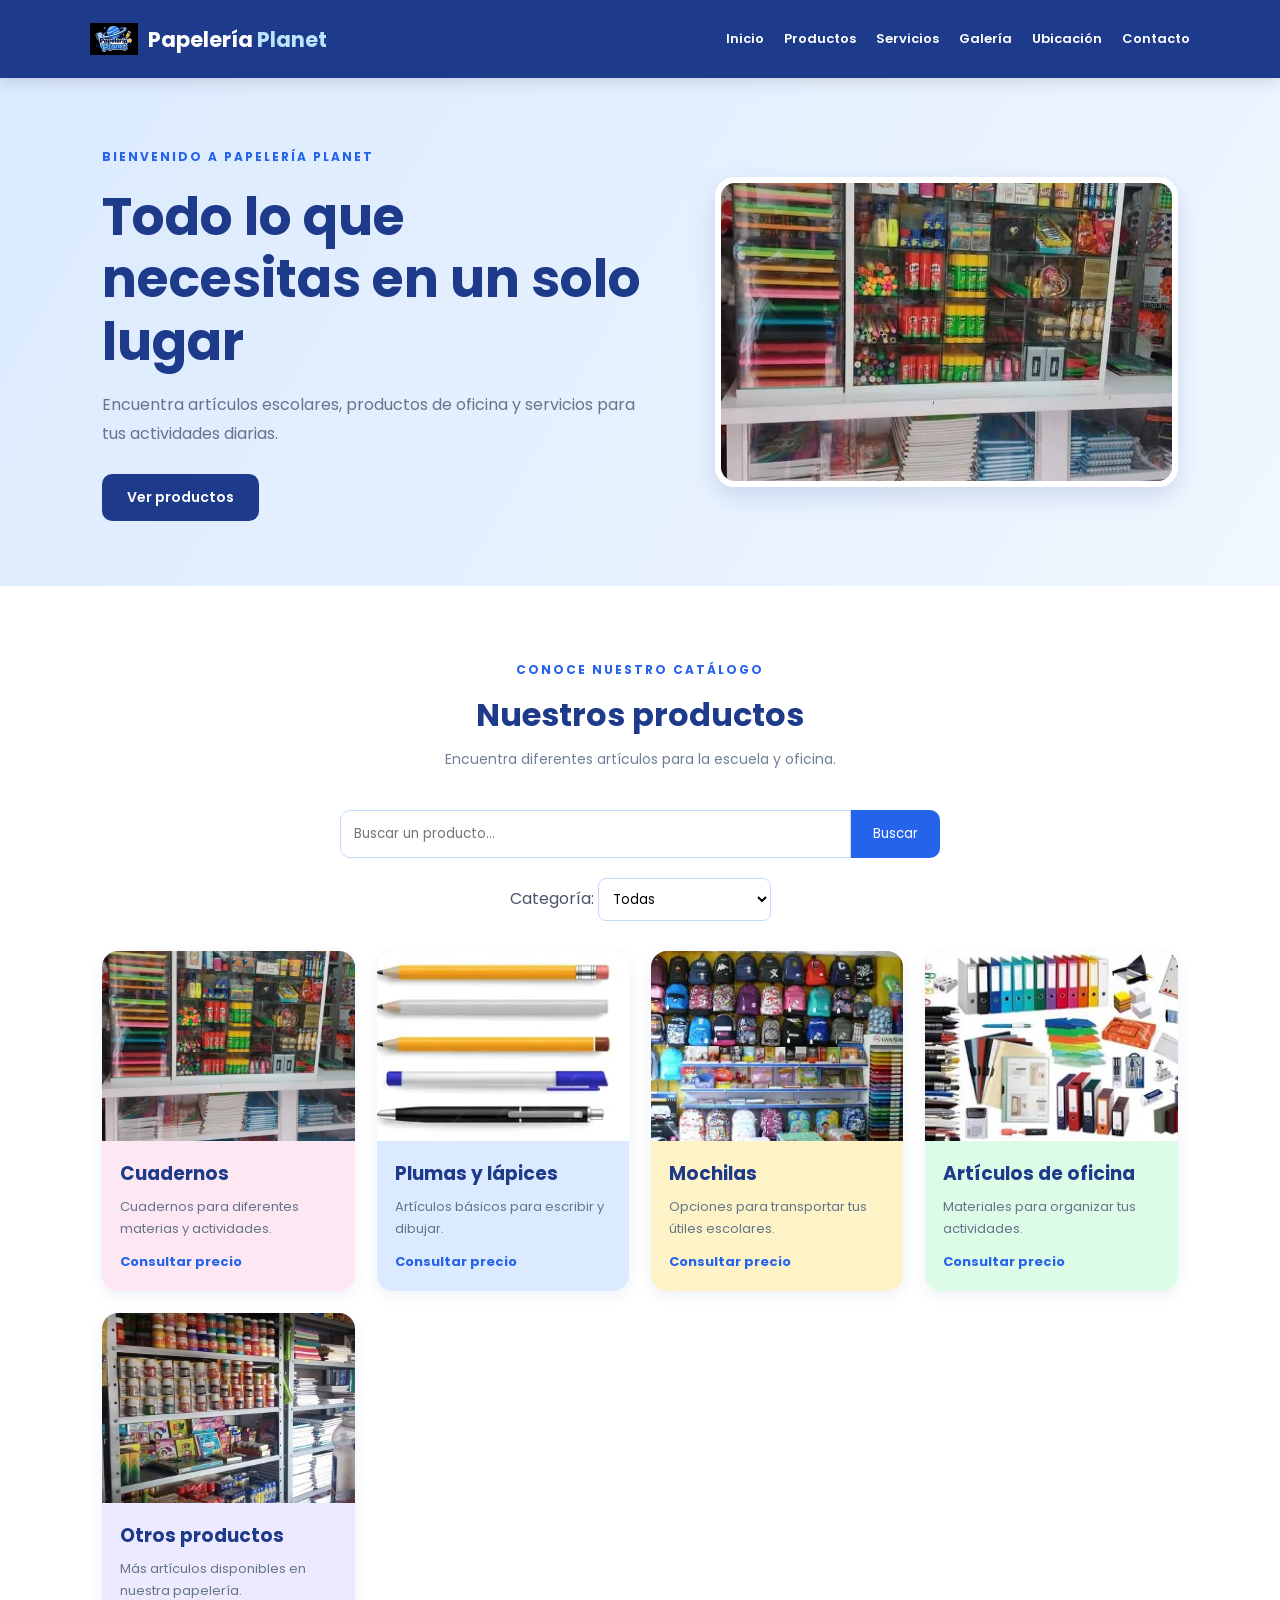
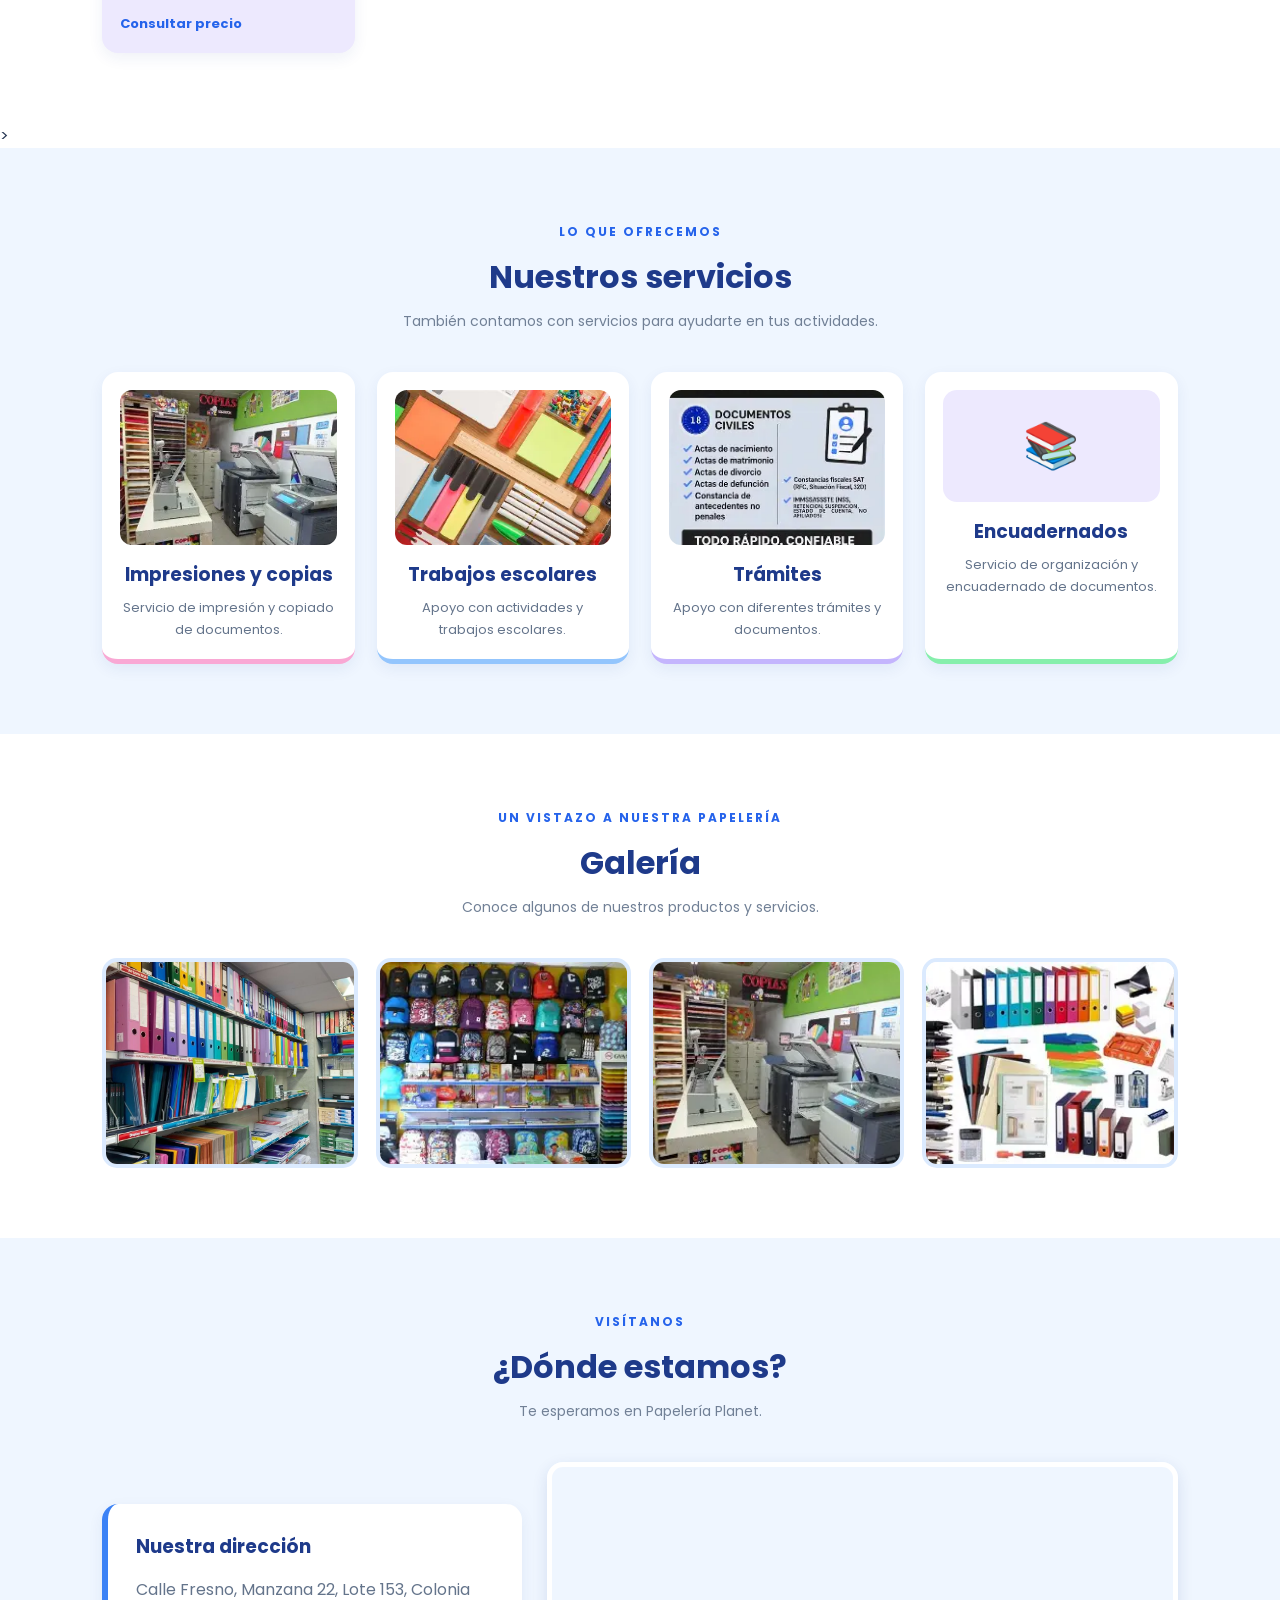
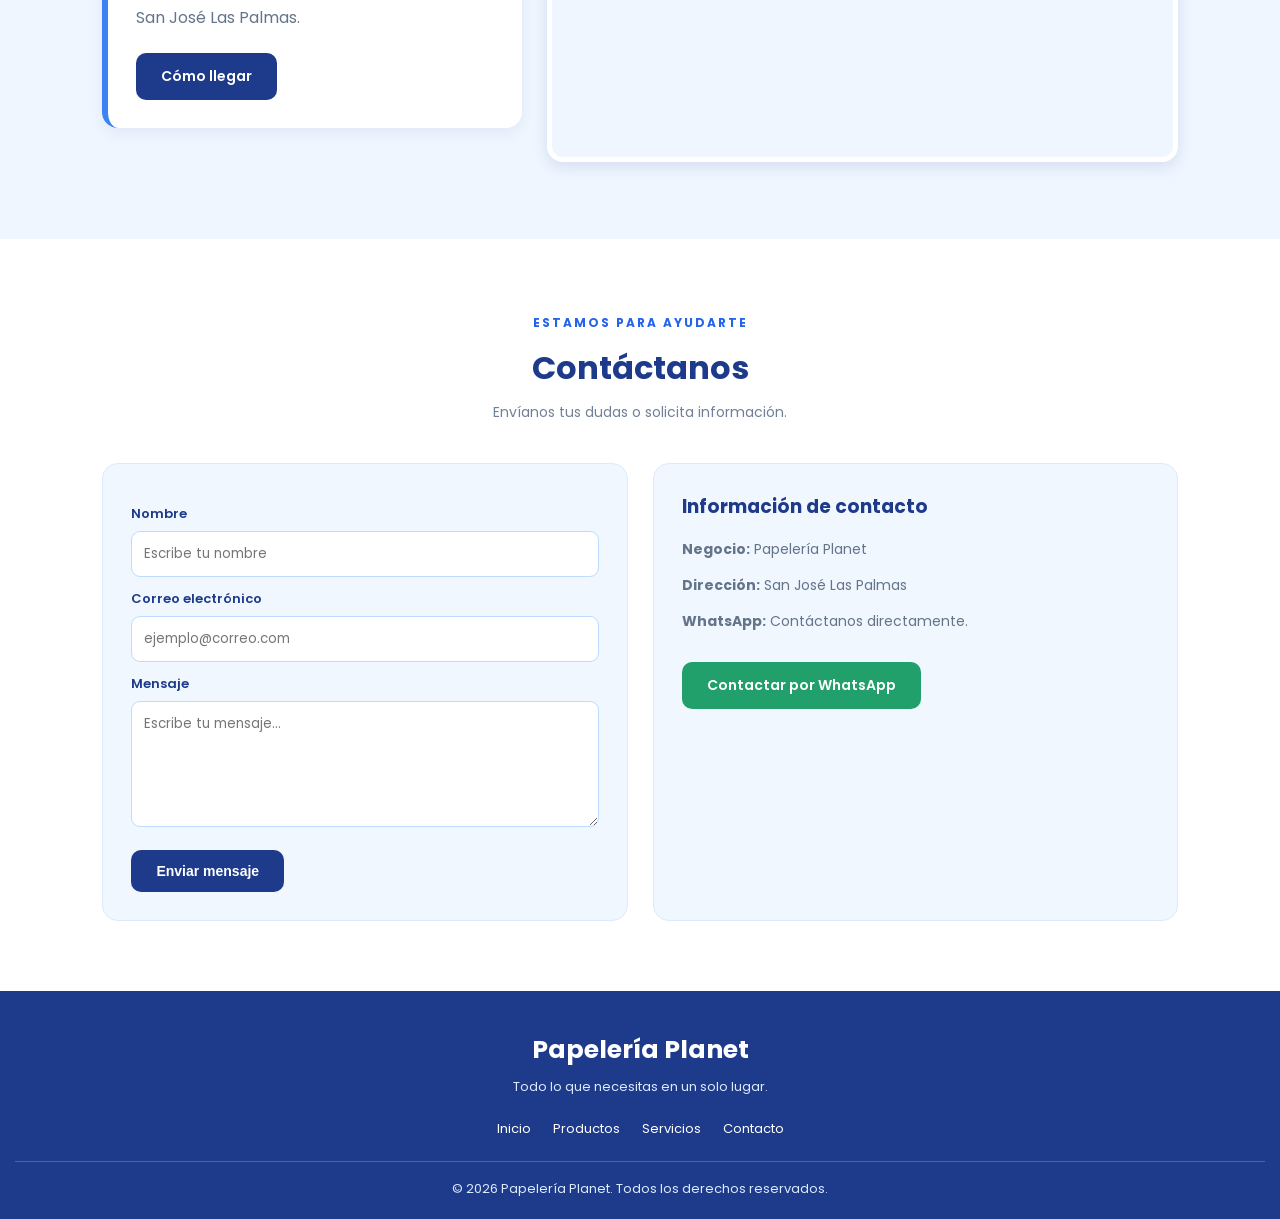
==== commit ced4074b: "style" ====
--- a/papeleria.html
+++ b/papeleria.html
@@ -11,10 +11,10 @@
 
 <body>
 
-<!-- ENCABEZADO -->
+
 <header class="encabezado" id="inicio">
     <a href="#inicio" class="logo">
-        <img src="imagenes/logo.png" alt="Logo de Papelería Planet">
+        <img src="logo.png" alt="Logo de Papelería Planet">
         <span>Papelería <b>Planet</b></span>
     </a>
 
@@ -30,7 +30,7 @@
     </nav>
 </header>
 
-<!-- PORTADA -->
+
 <section class="portada">
     <div class="portada-contenido">
         <span class="etiqueta">BIENVENIDO A PAPELERÍA PLANET</span>
@@ -42,11 +42,11 @@
         <a href="#productos" class="boton">Ver productos</a>
     </div>
     <div class="portada-imagen">
-        <img src="imagenes/portada.jpg" alt="Productos de Papelería Planet">
-    </div>
-</section>
-
-<!-- PRODUCTOS -->
+        <img src="papelería2.jpg" alt="Productos de Papelería Planet">
+    </div>
+</section>
+
+
 <section class="seccion" id="productos">
     <div class="titulo-seccion">
         <span>CONOCE NUESTRO CATÁLOGO</span>
@@ -74,7 +74,7 @@
     <div class="productos-grid" id="productosGrid">
 
         <article class="producto" data-categoria="cuadernos">
-            <img src="imagenes/cuadernos.jpg" alt="Cuadernos">
+            <img src="papelería2.jpg" alt="Cuadernos">
             <div class="producto-info">
                 <h3>Cuadernos</h3>
                 <p>Cuadernos para diferentes materias y actividades.</p>
@@ -83,7 +83,7 @@
         </article>
 
         <article class="producto" data-categoria="plumas">
-            <img src="imagenes/plumas.jpg" alt="Plumas y lápices">
+            <img src="plumas y lápices.webp" alt="Plumas y lápices">
             <div class="producto-info">
                 <h3>Plumas y lápices</h3>
                 <p>Artículos básicos para escribir y dibujar.</p>
@@ -92,7 +92,7 @@
         </article>
 
         <article class="producto" data-categoria="mochilas">
-            <img src="imagenes/mochilas.jpg" alt="Mochilas">
+            <img src="mochilas.webp" alt="Mochilas">
             <div class="producto-info">
                 <h3>Mochilas</h3>
                 <p>Opciones para transportar tus útiles escolares.</p>
@@ -101,7 +101,7 @@
         </article>
 
         <article class="producto" data-categoria="oficina">
-            <img src="imagenes/oficina.jpg" alt="Artículos de oficina">
+            <img src="OFICINA.webp" alt="Artículos de oficina">
             <div class="producto-info">
                 <h3>Artículos de oficina</h3>
                 <p>Materiales para organizar tus actividades.</p>
@@ -110,7 +110,7 @@
         </article>
 
         <article class="producto" data-categoria="otros">
-            <img src="imagenes/otros.jpg" alt="Otros productos">
+            <img src="papeleríass.jpg" alt="Otros productos">
             <div class="producto-info">
                 <h3>Otros productos</h3>
                 <p>Más artículos disponibles en nuestra papelería.</p>
@@ -125,7 +125,7 @@
     </p>
 </section>
 
-<!-- SERVICIOS -->
+>
 <section class="seccion servicios" id="servicios">
     <div class="titulo-seccion">
         <span>LO QUE OFRECEMOS</span>
@@ -136,19 +136,19 @@
     <div class="servicios-grid">
 
         <article class="servicio">
-            <img src="imagenes/impresiones.jpg" alt="Servicio de impresiones">
+            <img src="OIP.webp" alt="Servicio de impresiones">
             <h3>Impresiones y copias</h3>
             <p>Servicio de impresión y copiado de documentos.</p>
         </article>
 
         <article class="servicio">
-            <img src="imagenes/trabajos.jpg" alt="Trabajos escolares">
+            <img src="descargar trabajos.webp" alt="Trabajos escolares">
             <h3>Trabajos escolares</h3>
             <p>Apoyo con actividades y trabajos escolares.</p>
         </article>
 
         <article class="servicio">
-            <img src="imagenes/tramites.jpg" alt="Trámites">
+            <img src="OIP (1).webp" alt="Trámites">
             <h3>Trámites</h3>
             <p>Apoyo con diferentes trámites y documentos.</p>
         </article>
@@ -162,7 +162,7 @@
     </div>
 </section>
 
-<!-- GALERÍA -->
+
 <section class="seccion" id="galeria">
     <div class="titulo-seccion">
         <span>UN VISTAZO A NUESTRA PAPELERÍA</span>
@@ -171,14 +171,14 @@
     </div>
 
     <div class="galeria-grid">
-        <img src="imagenes/cuadernos.jpg" alt="Artículos escolares">
-        <img src="imagenes/mochilas.jpg" alt="Mochilas">
-        <img src="imagenes/impresiones.jpg" alt="Impresiones">
-        <img src="imagenes/oficina.jpg" alt="Material de oficina">
-    </div>
-</section>
-
-<!-- UBICACIÓN -->
+        <img src="896cf4d2647e10e4aa5ecf0677447e3b.jpg" alt="Artículos escolares">
+        <img src="mochilas.webp" alt="Mochilas">
+        <img src="OIP.webp" alt="Impresiones">
+        <img src="OFICINA.webp" alt="Material de oficina">
+    </div>
+</section>
+
+
 <section class="seccion ubicacion" id="ubicacion">
     <div class="titulo-seccion">
         <span>VISÍTANOS</span>
@@ -210,7 +210,7 @@
     </div>
 </section>
 
-<!-- CONTACTO -->
+
 <section class="seccion contacto" id="contacto">
     <div class="titulo-seccion">
         <span>ESTAMOS PARA AYUDARTE</span>
@@ -241,7 +241,7 @@
             <p><b>Dirección:</b> San José Las Palmas</p>
             <p><b>WhatsApp:</b> Contáctanos directamente.</p>
 
-            <!-- CAMBIA EL NÚMERO POR EL WHATSAPP DEL NEGOCIO -->
+            
             <a class="boton whatsapp" target="_blank"
                href="https://wa.me/52TUNUMERO">
                 Contactar por WhatsApp
@@ -251,7 +251,7 @@
     </div>
 </section>
 
-<!-- PIE DE PÁGINA -->
+
 <footer class="pie">
     <h2>Papelería Planet</h2>
     <p>Todo lo que necesitas en un solo lugar.</p>
--- a/style.css
+++ b/style.css
@@ -0,0 +1,633 @@
+
+
+* {
+    margin: 0;
+    padding: 0;
+    box-sizing: border-box;
+    scroll-behavior: smooth;
+}
+
+body {
+    font-family: 'Poppins', sans-serif;
+    background: #ffffff;
+    color: #263653;
+}
+
+img {
+    max-width: 100%;
+    display: block;
+}
+
+a {
+    text-decoration: none;
+}
+
+
+
+.encabezado {
+    background: #1e3a8a;
+    padding: 15px 7%;
+    display: flex;
+    justify-content: space-between;
+    align-items: center;
+    box-shadow: 0 4px 15px #00000020;
+    position: sticky;
+    top: 0;
+    z-index: 100;
+}
+
+.logo {
+    display: flex;
+    align-items: center;
+    gap: 10px;
+    color: white;
+    font-size: 21px;
+    font-weight: 700;
+}
+
+.logo img {
+    width: 48px;
+    height: 48px;
+    object-fit: contain;
+}
+
+.logo b {
+    color: #bae6fd;
+}
+
+.menu {
+    display: flex;
+    gap: 20px;
+}
+
+.menu a {
+    color: white;
+    font-size: 13px;
+    font-weight: 600;
+    transition: .3s;
+}
+
+.menu a:hover {
+    color: #bae6fd;
+}
+
+.menu-btn {
+    display: none;
+    background: #bae6fd;
+    color: #1e3a8a;
+    border: none;
+    padding: 8px 13px;
+    border-radius: 8px;
+    font-size: 23px;
+    cursor: pointer;
+}
+
+
+
+.portada {
+    min-height: 470px;
+    padding: 65px 8%;
+    display: flex;
+    justify-content: space-between;
+    align-items: center;
+    gap: 40px;
+    background: linear-gradient(120deg, #dbeafe, #f0f7ff);
+}
+
+.portada-contenido {
+    max-width: 550px;
+}
+
+.etiqueta {
+    color: #2563eb;
+    font-size: 12px;
+    font-weight: 700;
+    letter-spacing: 2px;
+}
+
+.portada h1 {
+    color: #1e3a8a;
+    font-size: clamp(35px, 5vw, 52px);
+    line-height: 1.2;
+    margin: 18px 0;
+}
+
+.portada p {
+    color: #64748b;
+    line-height: 1.8;
+    margin-bottom: 25px;
+}
+
+.portada-imagen {
+    width: 43%;
+}
+
+.portada-imagen img {
+    width: 100%;
+    height: 310px;
+    object-fit: cover;
+    border-radius: 20px;
+    border: 6px solid white;
+    box-shadow: 0 10px 25px #1e3a8a25;
+}
+
+
+
+.boton {
+    display: inline-block;
+    background: #1e3a8a;
+    color: white;
+    padding: 13px 25px;
+    border-radius: 10px;
+    font-size: 14px;
+    font-weight: 600;
+    border: none;
+    cursor: pointer;
+    transition: .3s;
+}
+
+.boton:hover {
+    background: #3b82f6;
+    transform: translateY(-3px);
+    box-shadow: 0 7px 15px #1e3a8a30;
+}
+
+
+
+.seccion {
+    padding: 70px 8%;
+}
+
+.titulo-seccion {
+    text-align: center;
+    margin-bottom: 40px;
+}
+
+.titulo-seccion span {
+    color: #2563eb;
+    font-size: 12px;
+    font-weight: 700;
+    letter-spacing: 2px;
+}
+
+.titulo-seccion h2 {
+    color: #1e3a8a;
+    font-size: 32px;
+    margin: 10px 0;
+}
+
+.titulo-seccion p {
+    color: #718096;
+    font-size: 14px;
+}
+
+
+
+.buscador {
+    display: flex;
+    max-width: 600px;
+    margin: 0 auto 20px;
+}
+
+.buscador input {
+    flex: 1;
+    min-width: 0;
+    padding: 13px;
+    border: 1px solid #bfdbfe;
+    border-radius: 10px 0 0 10px;
+    outline: none;
+    font-family: inherit;
+}
+
+.buscador button {
+    padding: 0 22px;
+    background: #2563eb;
+    color: white;
+    border: none;
+    border-radius: 0 10px 10px 0;
+    cursor: pointer;
+    font-family: inherit;
+}
+
+.filtros {
+    text-align: center;
+    margin-bottom: 30px;
+    color: #475569;
+}
+
+.filtros select {
+    padding: 10px;
+    border: 1px solid #bfdbfe;
+    border-radius: 8px;
+    background: white;
+    font-family: inherit;
+}
+
+
+
+.productos-grid {
+    display: grid;
+    grid-template-columns: repeat(auto-fit, minmax(210px, 1fr));
+    gap: 22px;
+}
+
+.producto {
+    background: #fce7f3;
+    border-radius: 16px;
+    overflow: hidden;
+    box-shadow: 0 5px 15px #1e3a8a12;
+    transition: .3s;
+}
+
+.producto:nth-child(2) {
+    background: #dbeafe;
+}
+
+.producto:nth-child(3) {
+    background: #fef3c7;
+}
+
+.producto:nth-child(4) {
+    background: #dcfce7;
+}
+
+.producto:nth-child(5) {
+    background: #ede9fe;
+}
+
+.producto:hover {
+    transform: translateY(-7px);
+    box-shadow: 0 12px 22px #1e3a8a25;
+}
+
+.producto img {
+    width: 100%;
+    height: 190px;
+    object-fit: cover;
+    background: #ffffff80;
+}
+
+.producto-info {
+    padding: 18px;
+}
+
+.producto h3 {
+    color: #1e3a8a;
+    margin-bottom: 8px;
+}
+
+.producto p {
+    color: #64748b;
+    font-size: 13px;
+    line-height: 1.7;
+}
+
+.producto-info span {
+    display: inline-block;
+    margin-top: 12px;
+    color: #2563eb;
+    font-weight: 700;
+    font-size: 13px;
+}
+
+.mensaje-oculto {
+    display: none;
+    text-align: center;
+    padding: 25px;
+    color: #64748b;
+}
+
+
+
+.servicios {
+    background: #eff6ff;
+}
+
+.servicios-grid {
+    display: grid;
+    grid-template-columns: repeat(auto-fit, minmax(210px, 1fr));
+    gap: 22px;
+}
+
+.servicio {
+    background: white;
+    padding: 18px;
+    border-radius: 16px;
+    text-align: center;
+    box-shadow: 0 5px 15px #1e3a8a12;
+    transition: .3s;
+}
+
+.servicio:nth-child(1) {
+    border-bottom: 5px solid #f9a8d4;
+}
+
+.servicio:nth-child(2) {
+    border-bottom: 5px solid #93c5fd;
+}
+
+.servicio:nth-child(3) {
+    border-bottom: 5px solid #c4b5fd;
+}
+
+.servicio:nth-child(4) {
+    border-bottom: 5px solid #86efac;
+}
+
+.servicio:hover {
+    transform: translateY(-7px);
+}
+
+.servicio img {
+    width: 100%;
+    height: 155px;
+    object-fit: cover;
+    border-radius: 12px;
+    margin-bottom: 15px;
+}
+
+.servicio h3 {
+    color: #1e3a8a;
+    margin-bottom: 8px;
+}
+
+.servicio p {
+    color: #64748b;
+    font-size: 13px;
+    line-height: 1.7;
+}
+
+.icono-servicio {
+    background: #ede9fe;
+    color: #5b21b6;
+    font-size: 45px;
+    padding: 22px;
+    border-radius: 14px;
+    margin-bottom: 15px;
+}
+
+
+
+.galeria-grid {
+    display: grid;
+    grid-template-columns: repeat(4, 1fr);
+    gap: 18px;
+}
+
+.galeria-grid img {
+    width: 100%;
+    height: 210px;
+    object-fit: cover;
+    border-radius: 15px;
+    border: 4px solid #dbeafe;
+    transition: .3s;
+}
+
+.galeria-grid img:hover {
+    transform: scale(1.04);
+    border-color: #60a5fa;
+}
+
+
+
+.ubicacion {
+    background: #eff6ff;
+}
+
+.ubicacion-contenido {
+    display: grid;
+    grid-template-columns: 1fr 1.5fr;
+    gap: 25px;
+    align-items: center;
+}
+
+.direccion {
+    background: white;
+    padding: 28px;
+    border-radius: 16px;
+    border-left: 6px solid #3b82f6;
+    box-shadow: 0 5px 15px #1e3a8a12;
+}
+
+.direccion h3 {
+    color: #1e3a8a;
+    margin-bottom: 15px;
+}
+
+.direccion p {
+    color: #64748b;
+    line-height: 1.8;
+    margin-bottom: 20px;
+}
+
+.mapa iframe {
+    width: 100%;
+    height: 300px;
+    border: 5px solid white;
+    border-radius: 16px;
+    box-shadow: 0 5px 15px #1e3a8a20;
+}
+
+
+
+.contacto-contenido {
+    display: grid;
+    grid-template-columns: 1fr 1fr;
+    gap: 25px;
+}
+
+.contacto form,
+.datos-contacto {
+    background: #f0f7ff;
+    padding: 28px;
+    border-radius: 16px;
+    border: 1px solid #dbeafe;
+}
+
+.contacto label {
+    display: block;
+    color: #1e3a8a;
+    font-size: 13px;
+    font-weight: 600;
+    margin: 12px 0 7px;
+}
+
+.contacto input,
+.contacto textarea {
+    width: 100%;
+    padding: 12px;
+    border: 1px solid #bfdbfe;
+    border-radius: 9px;
+    font-family: inherit;
+    outline: none;
+    resize: vertical;
+}
+
+.contacto input:focus,
+.contacto textarea:focus {
+    border-color: #3b82f6;
+    box-shadow: 0 0 0 3px #3b82f620;
+}
+
+.contacto form .boton {
+    margin-top: 16px;
+}
+
+.datos-contacto h3 {
+    color: #1e3a8a;
+    margin-bottom: 18px;
+}
+
+.datos-contacto p {
+    color: #64748b;
+    margin: 15px 0;
+    font-size: 14px;
+}
+
+.whatsapp {
+    background: #22a06b;
+    margin-top: 15px;
+}
+
+.whatsapp:hover {
+    background: #168653;
+}
+
+
+
+.pie {
+    background: #1e3a8a;
+    color: white;
+    text-align: center;
+    padding: 40px 15px 20px;
+}
+
+.pie h2 {
+    font-size: 25px;
+    margin-bottom: 8px;
+}
+
+.pie p {
+    color: #dbeafe;
+    font-size: 13px;
+}
+
+.enlaces-pie {
+    display: flex;
+    justify-content: center;
+    flex-wrap: wrap;
+    gap: 22px;
+    margin: 22px 0;
+}
+
+.enlaces-pie a {
+    color: white;
+    font-size: 13px;
+}
+
+.enlaces-pie a:hover {
+    color: #bae6fd;
+}
+
+.copyright {
+    border-top: 1px solid #ffffff35;
+    padding-top: 17px;
+}
+
+
+
+@media (max-width: 850px) {
+    .menu {
+        gap: 12px;
+    }
+
+    .menu a {
+        font-size: 11px;
+    }
+
+    .galeria-grid {
+        grid-template-columns: repeat(2, 1fr);
+    }
+}
+
+@media (max-width: 650px) {
+
+    .encabezado {
+        padding: 12px 5%;
+        flex-wrap: wrap;
+    }
+
+    .logo {
+        font-size: 17px;
+    }
+
+    .logo img {
+        width: 40px;
+        height: 40px;
+    }
+
+    .menu-btn {
+        display: block;
+    }
+
+    .menu {
+        display: none;
+        width: 100%;
+        flex-direction: column;
+        gap: 0;
+        padding-top: 12px;
+    }
+
+    .menu.activo {
+        display: flex;
+    }
+
+    .menu a {
+        padding: 12px;
+        font-size: 14px;
+        border-top: 1px solid #dbeafe;
+    }
+
+    .portada {
+        flex-direction: column;
+        text-align: center;
+        padding: 45px 6%;
+    }
+
+    .portada-imagen {
+        width: 100%;
+    }
+
+    .portada-imagen img {
+        height: 220px;
+    }
+
+    .seccion {
+        padding: 55px 6%;
+    }
+
+    .titulo-seccion h2 {
+        font-size: 27px;
+    }
+
+    .ubicacion-contenido,
+    .contacto-contenido {
+        grid-template-columns: 1fr;
+    }
+
+    .galeria-grid {
+        grid-template-columns: repeat(2, 1fr);
+        gap: 10px;
+    }
+
+    .galeria-grid img {
+        height: 145px;
+    }
+}
+
+@media (max-width: 380px) {
+    .productos-grid,
+    .servicios-grid {
+        grid-template-columns: 1fr;
+    }
+}
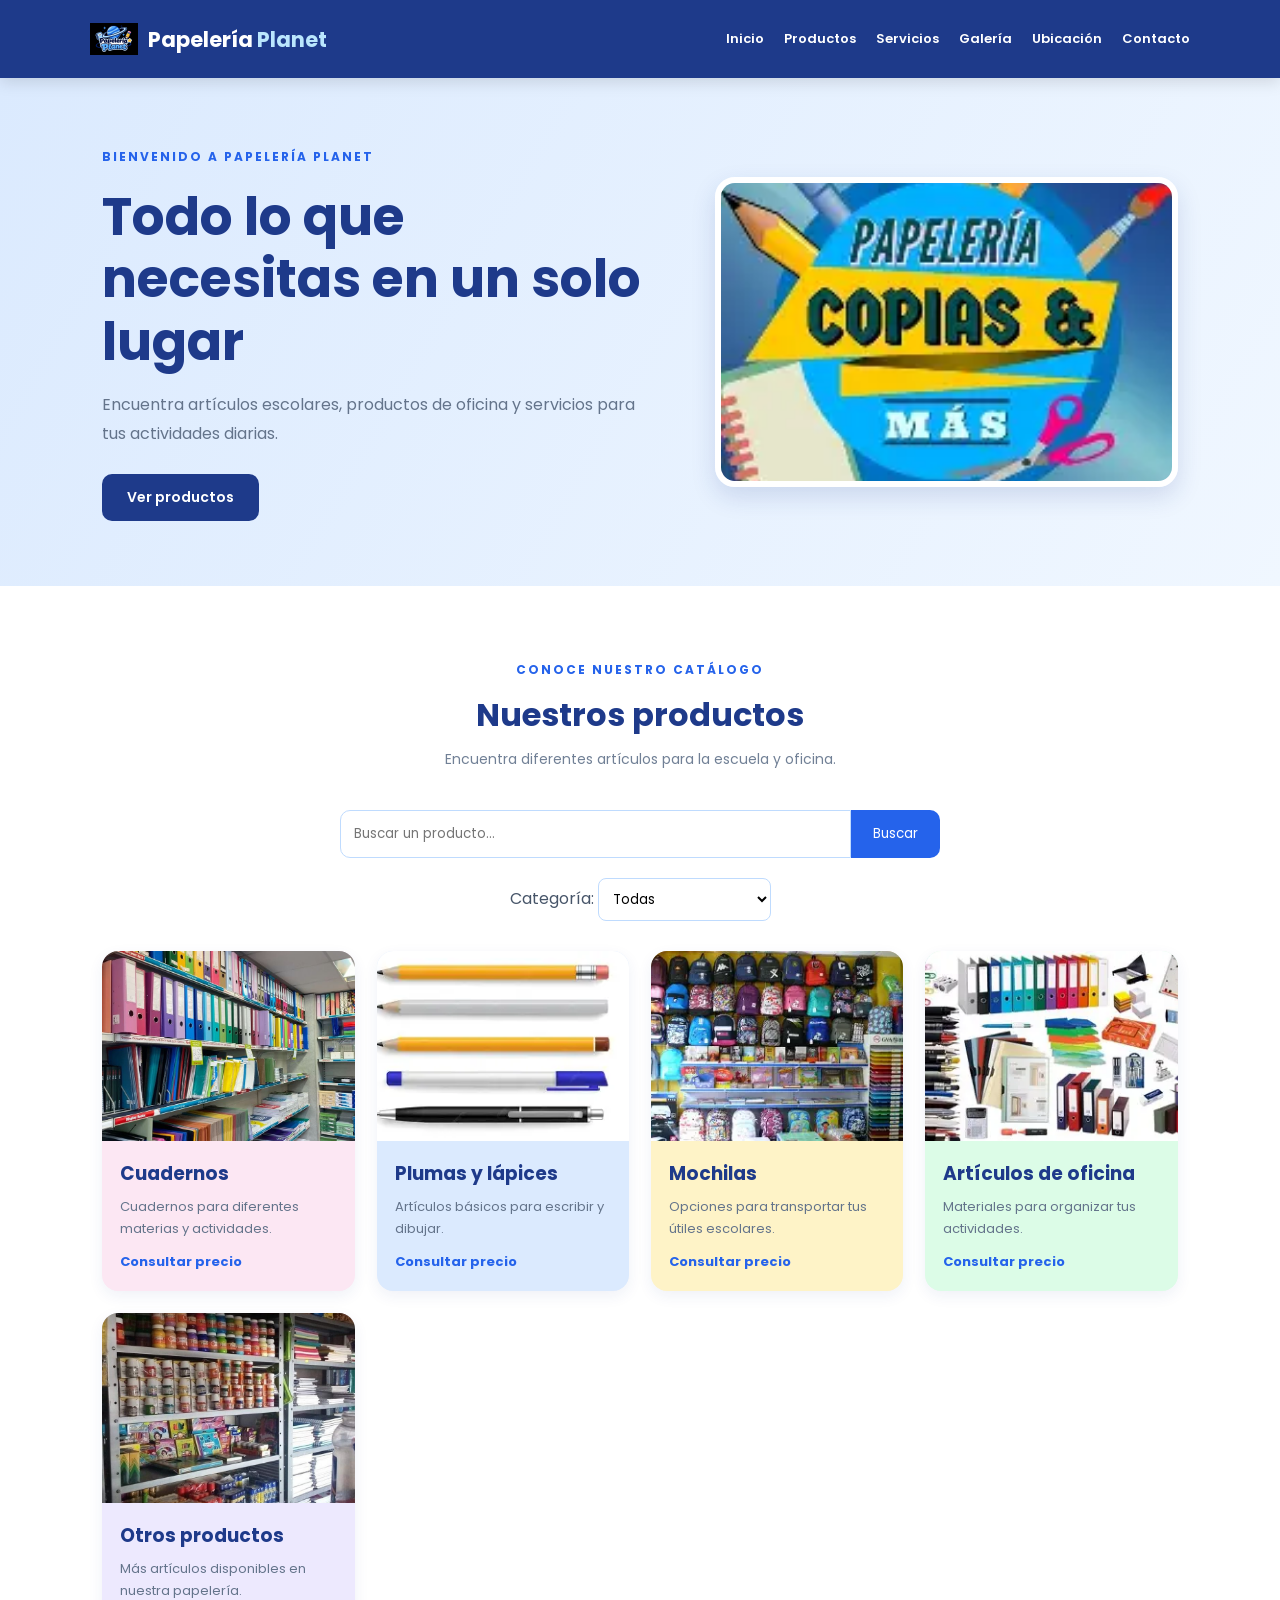
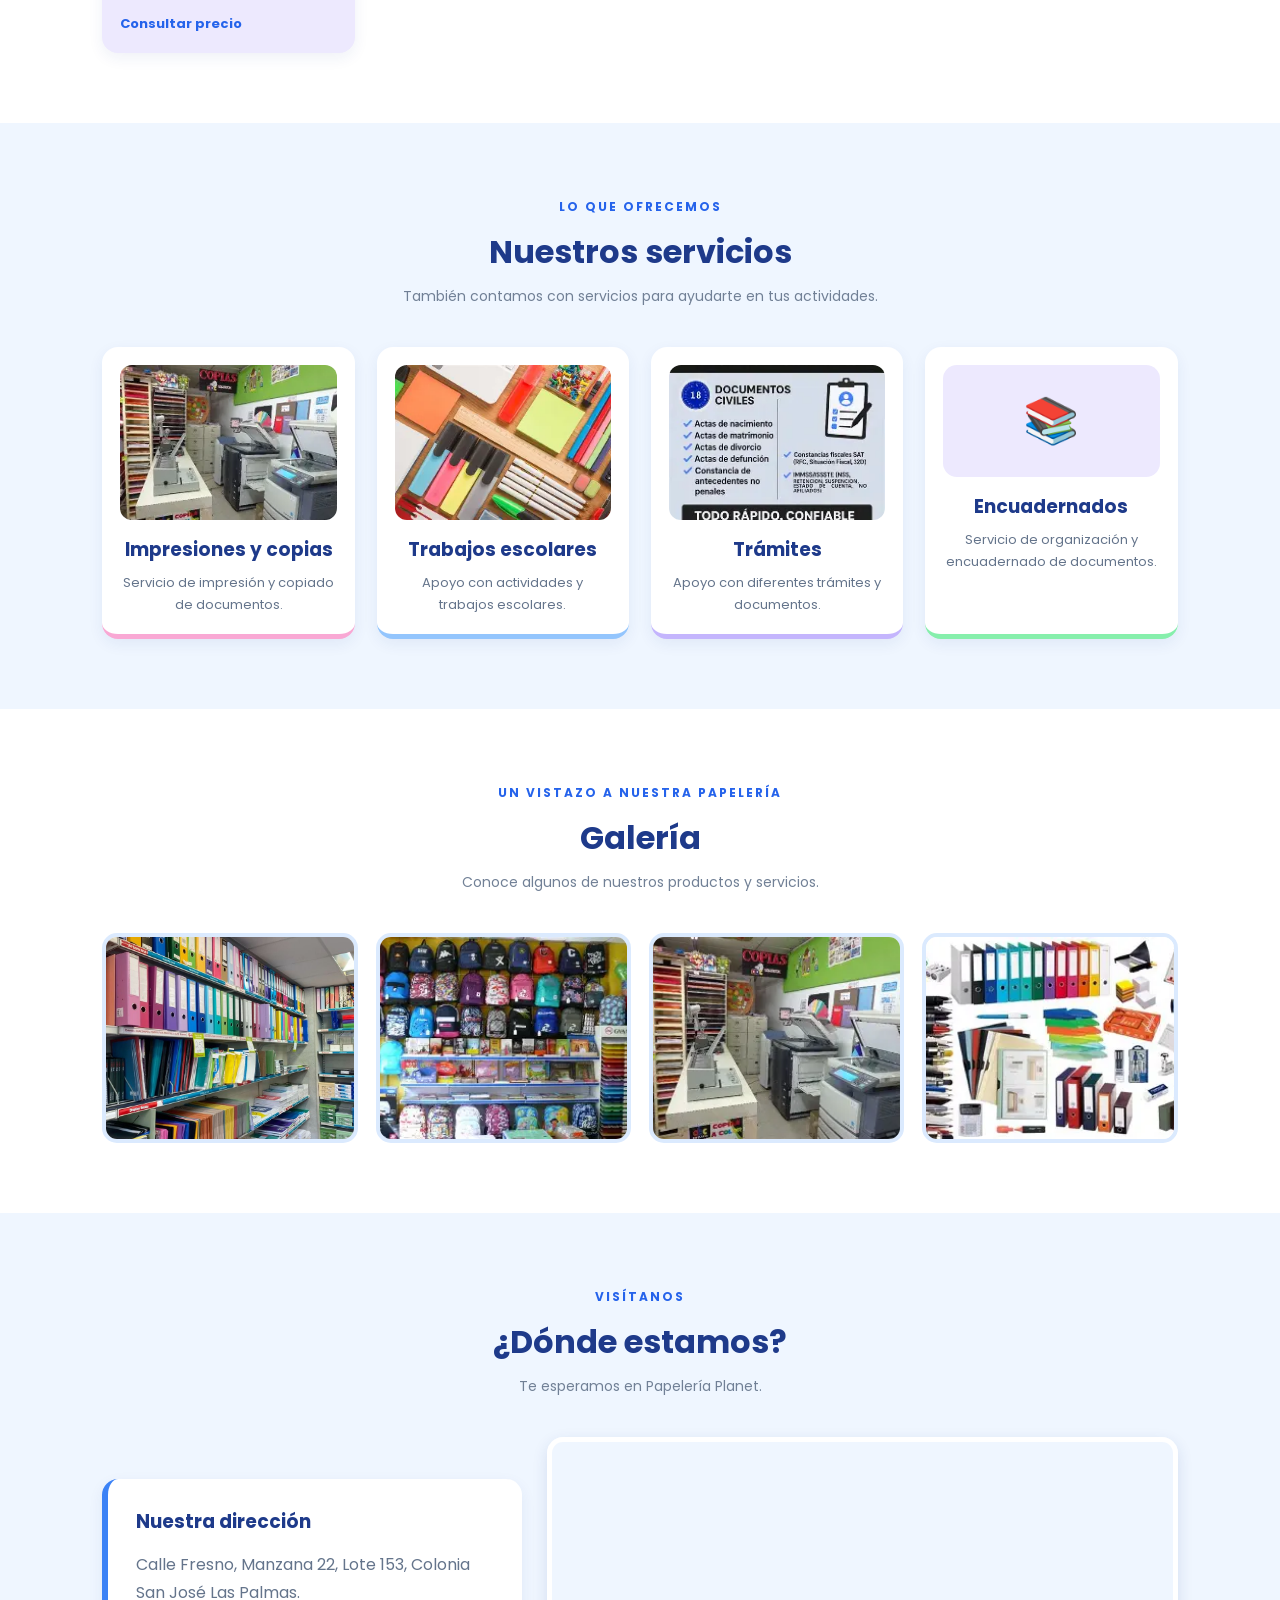
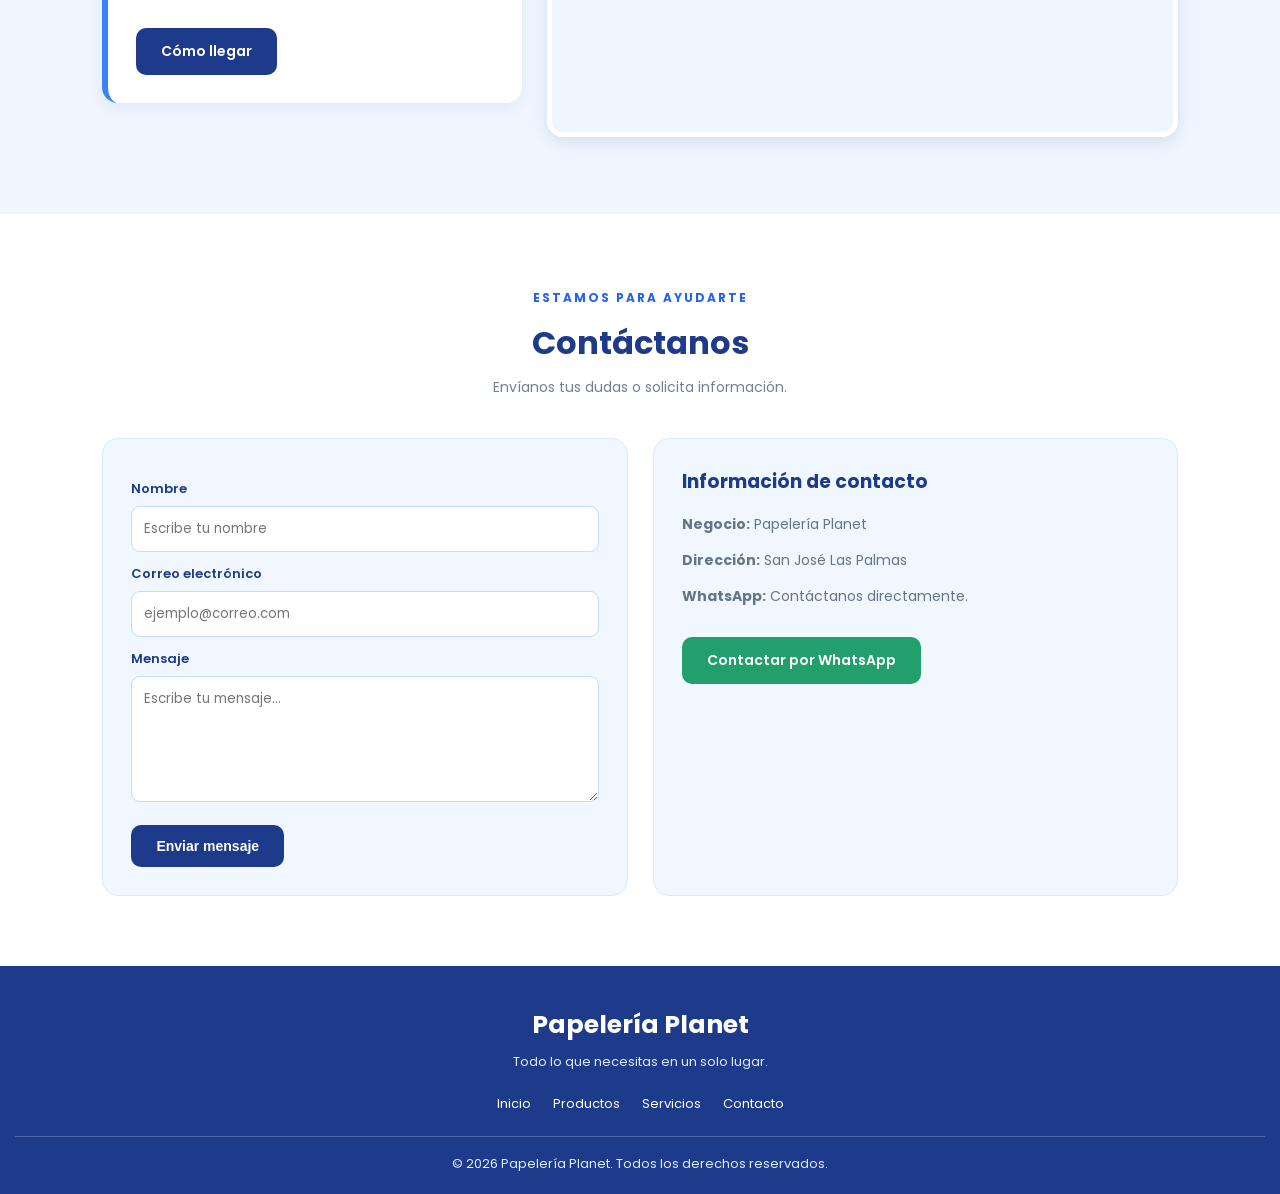
==== commit dc9f18d5: "style 2" ====
--- a/papeleria.html
+++ b/papeleria.html
@@ -42,10 +42,9 @@
         <a href="#productos" class="boton">Ver productos</a>
     </div>
     <div class="portada-imagen">
-        <img src="papelería2.jpg" alt="Productos de Papelería Planet">
-    </div>
-</section>
-
+        <img src="OIP (2) COPIAS.webp" alt="Productos de Papelería Planet">
+    </div>
+</section>
 
 <section class="seccion" id="productos">
     <div class="titulo-seccion">
@@ -74,7 +73,7 @@
     <div class="productos-grid" id="productosGrid">
 
         <article class="producto" data-categoria="cuadernos">
-            <img src="papelería2.jpg" alt="Cuadernos">
+            <img src="896cf4d2647e10e4aa5ecf0677447e3b.jpg" alt="Cuadernos">
             <div class="producto-info">
                 <h3>Cuadernos</h3>
                 <p>Cuadernos para diferentes materias y actividades.</p>
@@ -125,7 +124,7 @@
     </p>
 </section>
 
->
+
 <section class="seccion servicios" id="servicios">
     <div class="titulo-seccion">
         <span>LO QUE OFRECEMOS</span>
@@ -241,7 +240,7 @@
             <p><b>Dirección:</b> San José Las Palmas</p>
             <p><b>WhatsApp:</b> Contáctanos directamente.</p>
 
-            
+            <!-- CAMBIA EL NÚMERO POR EL WHATSAPP DEL NEGOCIO -->
             <a class="boton whatsapp" target="_blank"
                href="https://wa.me/52TUNUMERO">
                 Contactar por WhatsApp
--- a/style.css
+++ b/style.css
@@ -1,4 +1,7 @@
-
+/* =====================================
+   PAPELERÍA PLANET
+   DISEÑO ORIGINAL DEL PROYECTO
+===================================== */
 
 * {
     margin: 0;
@@ -22,7 +25,7 @@
     text-decoration: none;
 }
 
-
+/* ENCABEZADO */
 
 .encabezado {
     background: #1e3a8a;
@@ -82,7 +85,7 @@
     cursor: pointer;
 }
 
-
+/* PORTADA */
 
 .portada {
     min-height: 470px;
@@ -131,7 +134,7 @@
     box-shadow: 0 10px 25px #1e3a8a25;
 }
 
-
+/* BOTONES */
 
 .boton {
     display: inline-block;
@@ -152,7 +155,7 @@
     box-shadow: 0 7px 15px #1e3a8a30;
 }
 
-
+/* SECCIONES */
 
 .seccion {
     padding: 70px 8%;
@@ -181,7 +184,7 @@
     font-size: 14px;
 }
 
-
+/* BUSCADOR */
 
 .buscador {
     display: flex;
@@ -223,7 +226,7 @@
     font-family: inherit;
 }
 
-
+/* PRODUCTOS */
 
 .productos-grid {
     display: grid;
@@ -297,7 +300,7 @@
     color: #64748b;
 }
 
-
+/* SERVICIOS */
 
 .servicios {
     background: #eff6ff;
@@ -366,7 +369,7 @@
     margin-bottom: 15px;
 }
 
-
+/* GALERÍA */
 
 .galeria-grid {
     display: grid;
@@ -388,7 +391,7 @@
     border-color: #60a5fa;
 }
 
-
+/* UBICACIÓN */
 
 .ubicacion {
     background: #eff6ff;
@@ -428,7 +431,7 @@
     box-shadow: 0 5px 15px #1e3a8a20;
 }
 
-
+/* CONTACTO */
 
 .contacto-contenido {
     display: grid;
@@ -493,7 +496,7 @@
     background: #168653;
 }
 
-
+/* PIE DE PÁGINA */
 
 .pie {
     background: #1e3a8a;
@@ -534,7 +537,7 @@
     padding-top: 17px;
 }
 
-
+/* ADAPTACIÓN A CELULARES */
 
 @media (max-width: 850px) {
     .menu {
